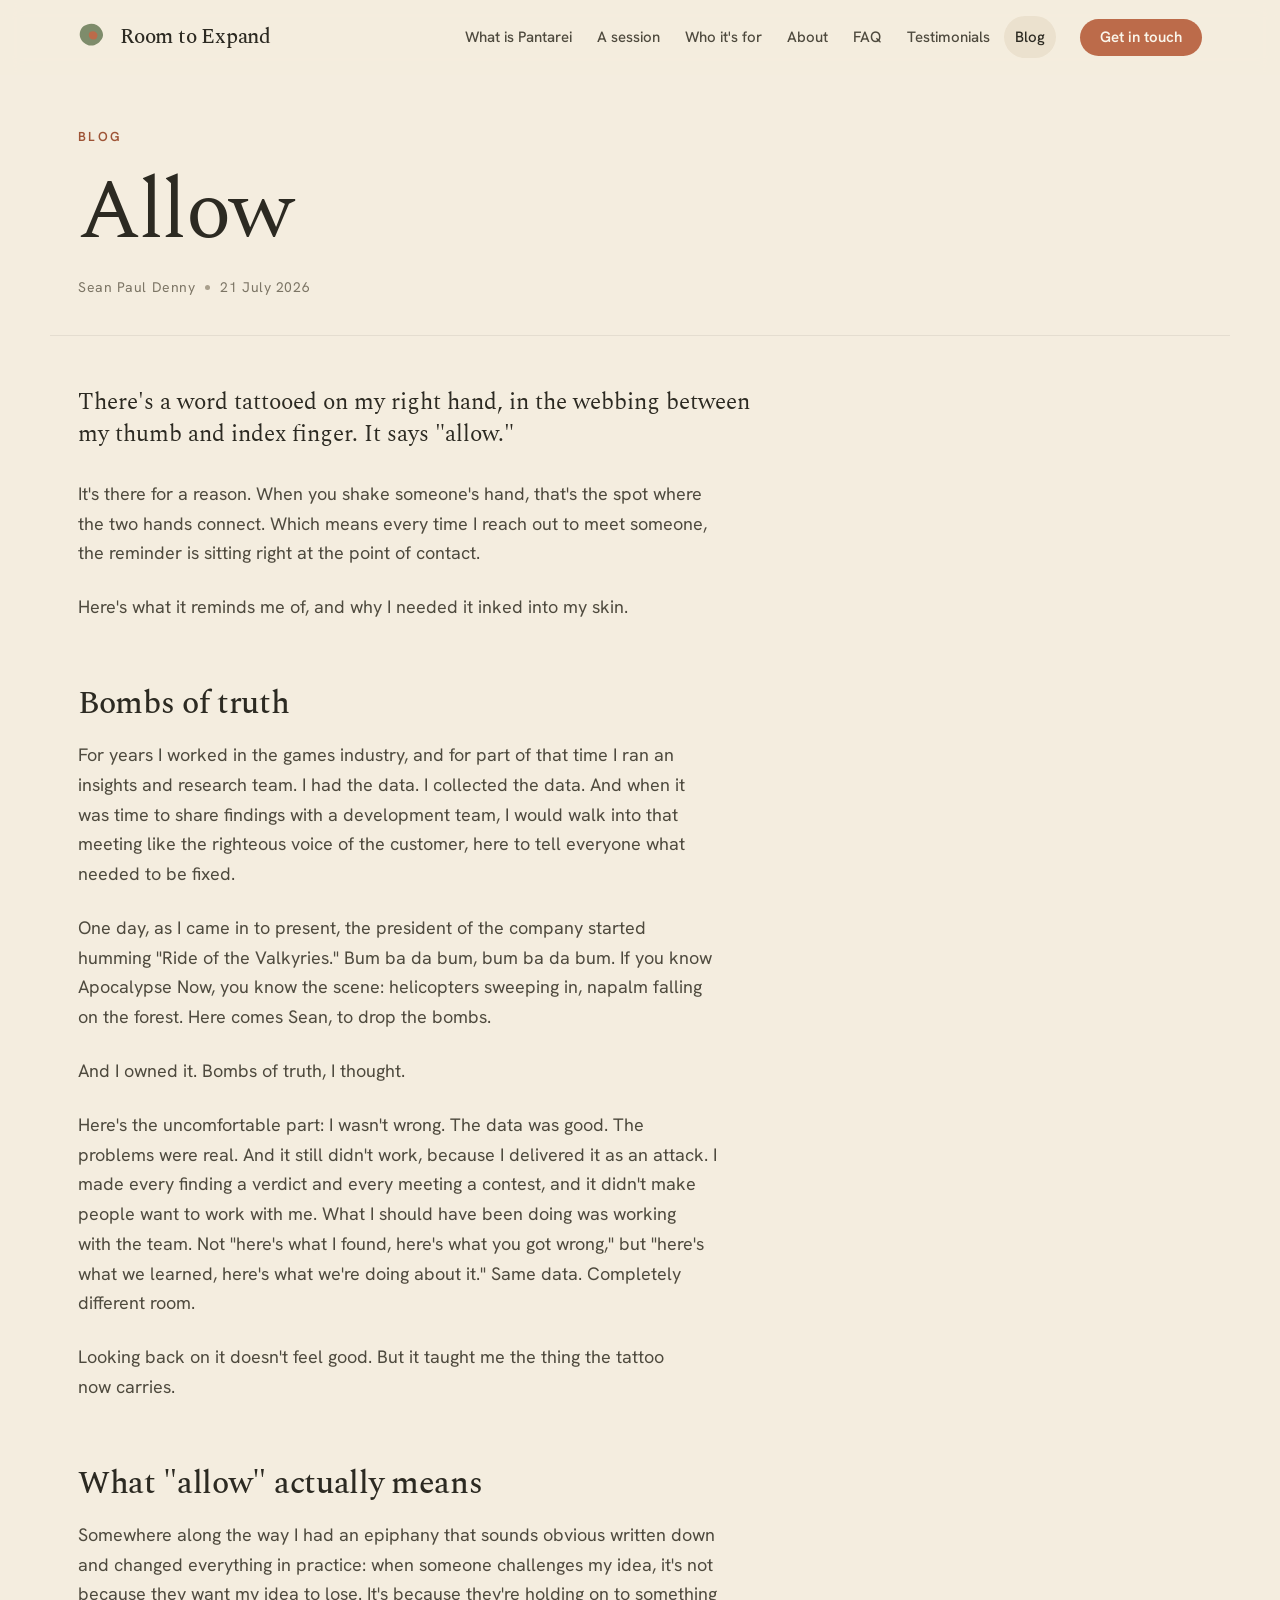
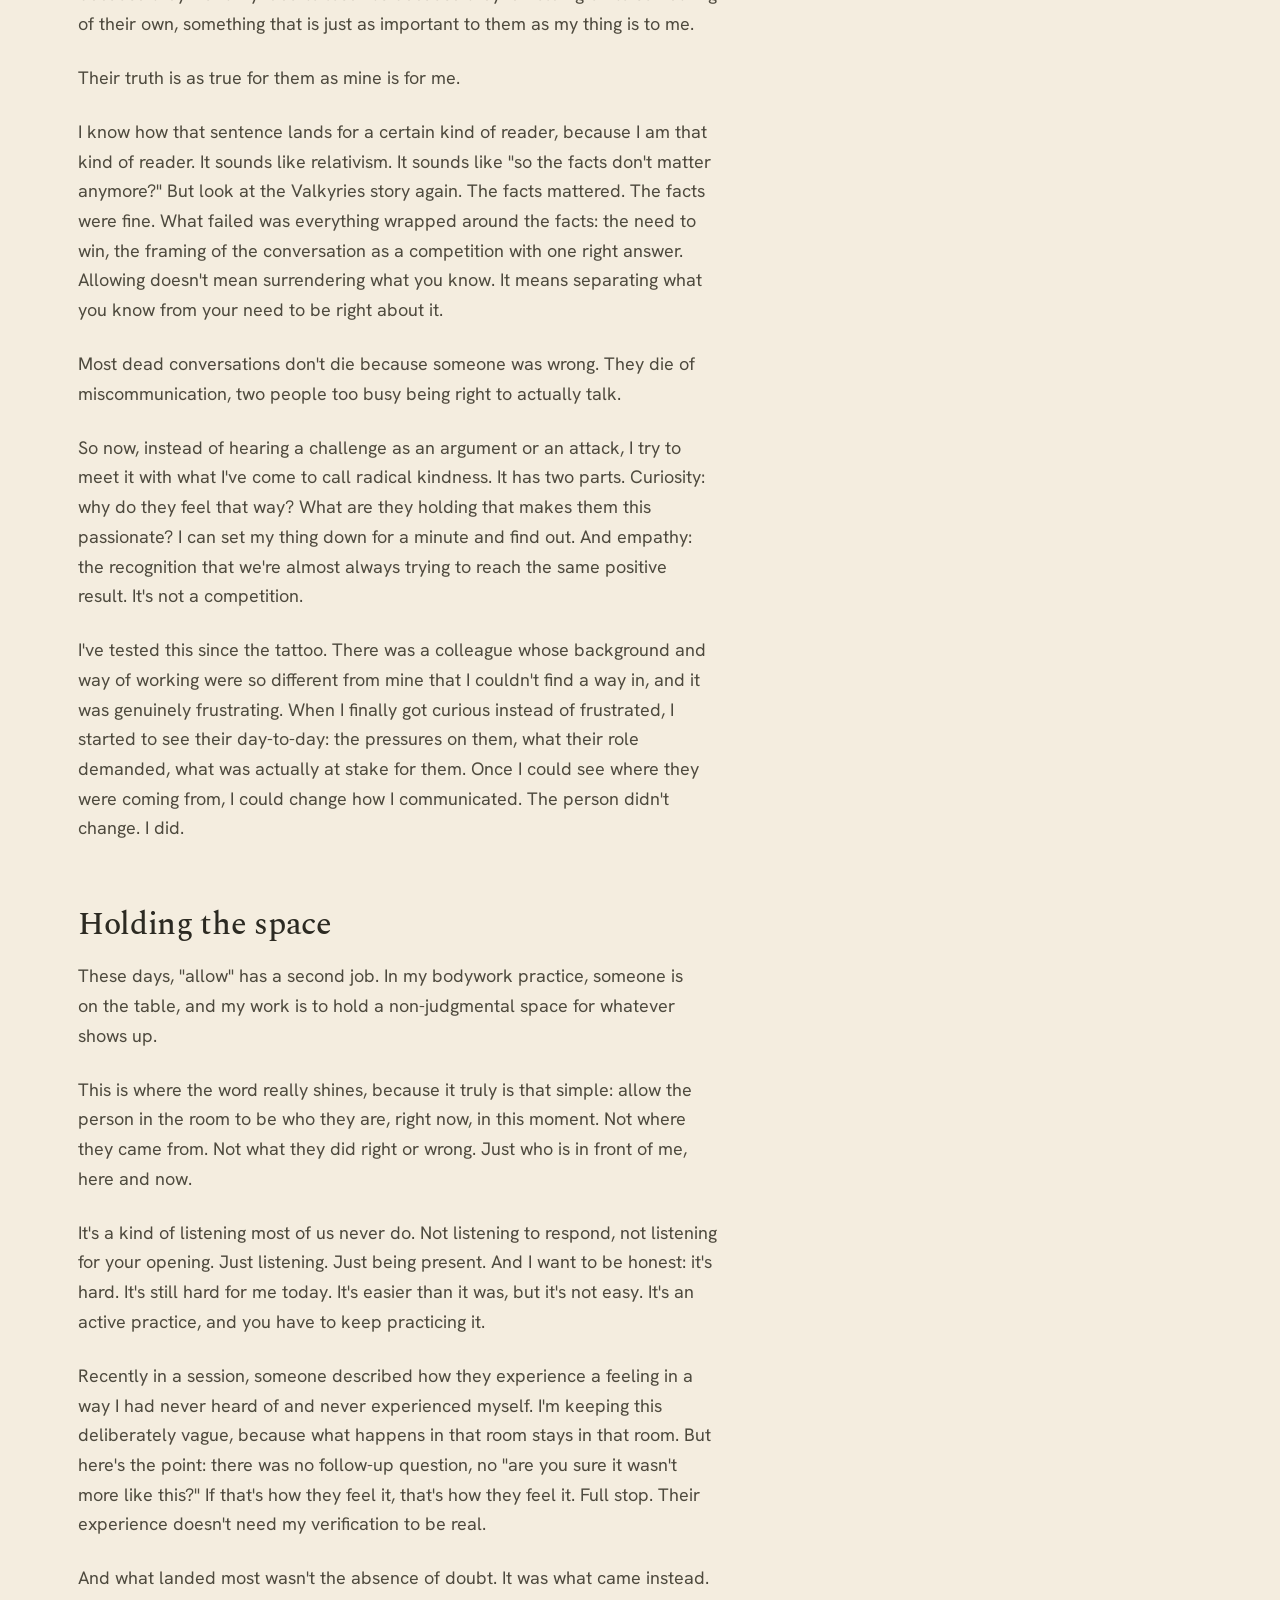
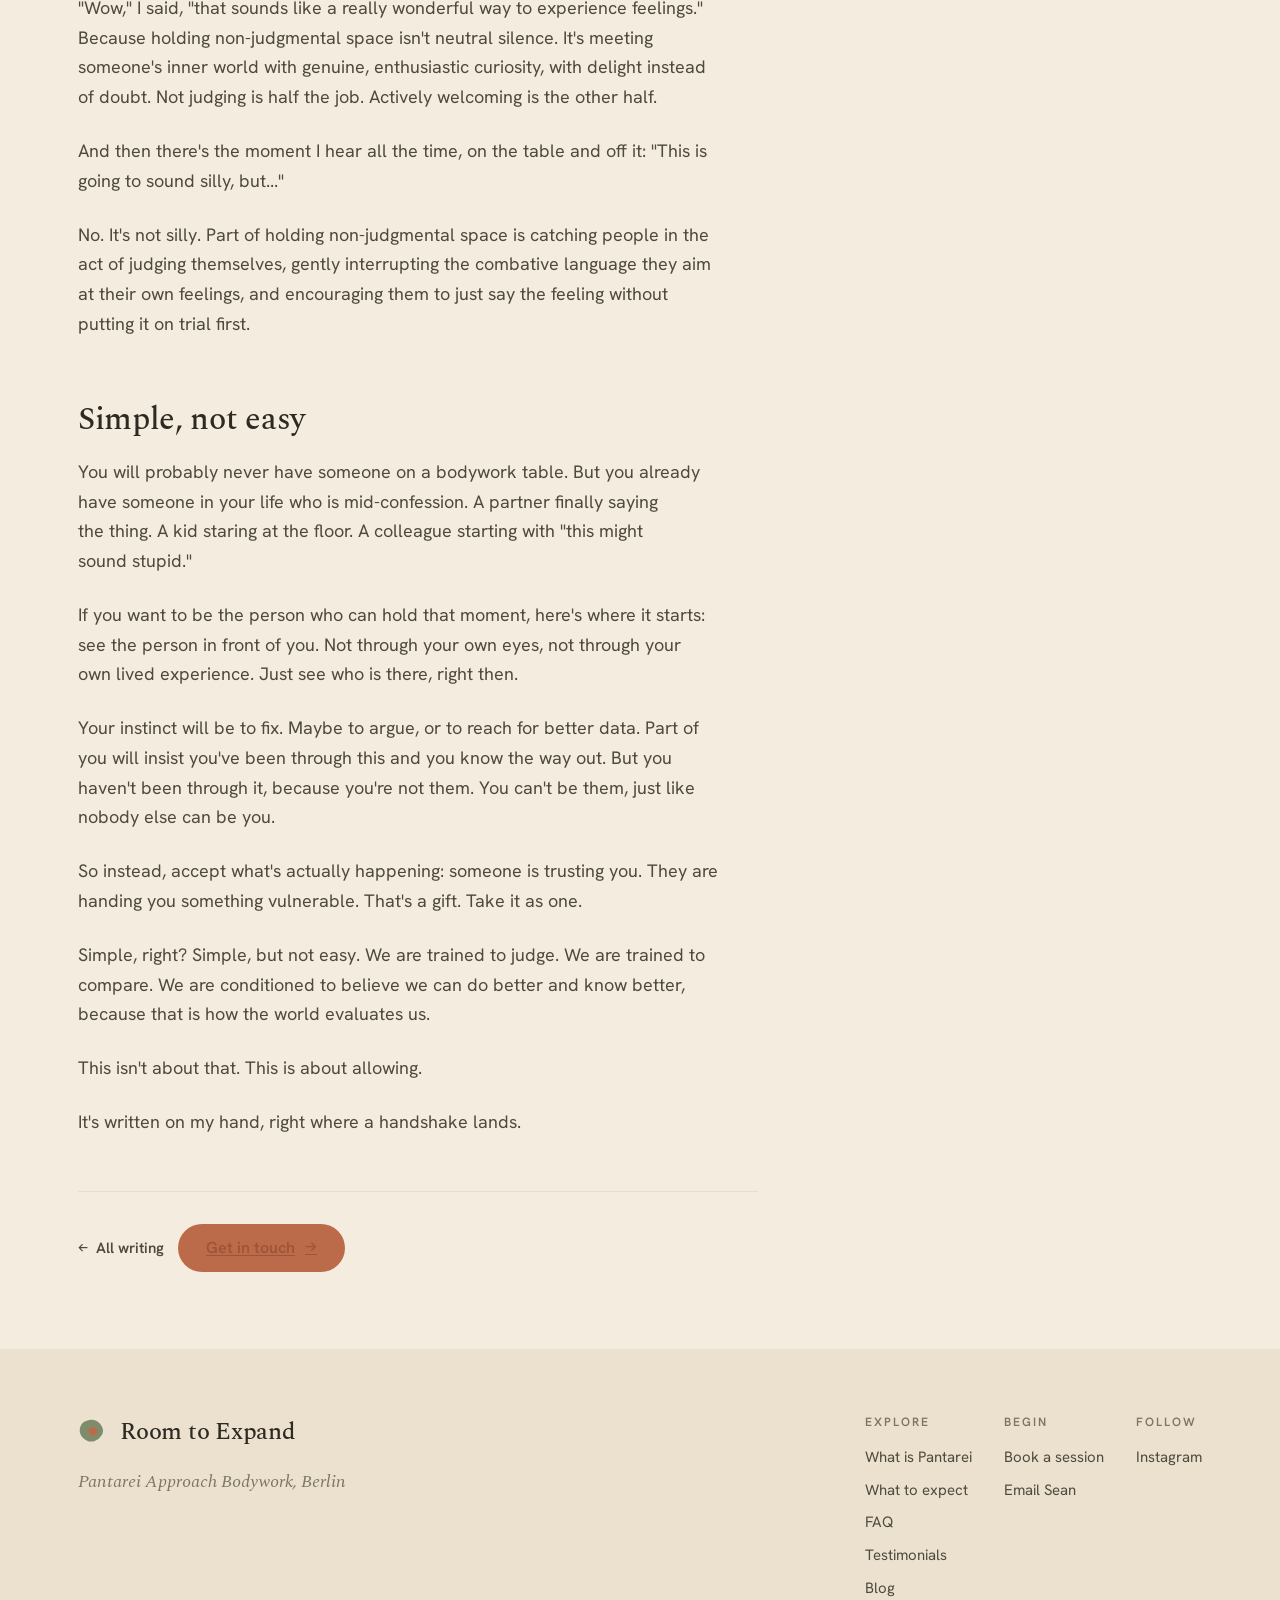
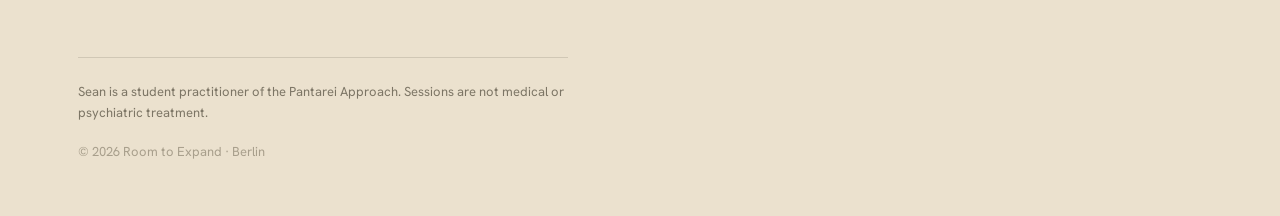
==== allow.html @ af25ab19 "Add blog post: Allow New post at /allow (published 2026-07-21), listed on the blog index, added to s" ====
<!doctype html>
<html lang="en">
<head>
<meta charset="utf-8">
<meta name="viewport" content="width=device-width, initial-scale=1">
<title>Allow: Holding Non-Judgmental Space | Room to Expand</title>
<meta name="description" content="A word tattooed on my hand, the games industry, and learning to hold non-judgmental space for whoever is in front of you. Room to Expand, Berlin.">
<meta property="og:title" content="Allow: Holding Non-Judgmental Space">
<meta property="og:description" content="A word tattooed on my hand, the games industry, and learning to hold non-judgmental space for whoever is in front of you. Room to Expand, Berlin.">
<meta property="og:type" content="article">
<link rel="preconnect" href="https://fonts.googleapis.com">
<link rel="preconnect" href="https://fonts.gstatic.com" crossorigin>
<link href="https://fonts.googleapis.com/css2?family=Spectral:ital,wght@0,300;0,400;0,500;0,600;1,300;1,400&family=Hanken+Grotesk:wght@400;500;600;700&display=swap" rel="stylesheet">

<script type="application/ld+json">
{
  "@context": "https://schema.org",
  "@graph": [
    {
      "@type": "LocalBusiness",
      "@id": "https://roomtoexpand.me/#business",
      "name": "Room to Expand",
      "alternateName": "Room to Expand Berlin",
      "description": "Room to Expand is Sean Paul Denny's Pantarei somatic bodywork practice in Berlin. Sessions combine conversation and touch, offered in plain language for the curious, not the convinced.",
      "url": "https://roomtoexpand.me",
      "founder": { "@id": "https://roomtoexpand.me/#sean" },
      "employee": { "@id": "https://roomtoexpand.me/#sean" },
      "knowsAbout": ["Pantarei Approach", "somatic bodywork", "embodiment"],
      "address": {
        "@type": "PostalAddress",
        "postalCode": "12047",
        "addressLocality": "Berlin",
        "addressCountry": "DE"
      },
      "areaServed": { "@type": "City", "name": "Berlin" },
      "email": "seanpauldenny@gmail.com",
      "sameAs": [
        "https://www.instagram.com/roomtoexpand"
      ]
    },
    {
      "@type": "Person",
      "@id": "https://roomtoexpand.me/#sean",
      "name": "Sean Paul Denny",
      "jobTitle": "Pantarei somatic bodywork student practitioner",
      "description": "Sean Paul Denny is a student practitioner of the Pantarei Approach based in Berlin, and the founder of Room to Expand. He spent twenty years in the games industry before training in somatic bodywork.",
      "worksFor": { "@id": "https://roomtoexpand.me/#business" },
      "homeLocation": { "@type": "City", "name": "Berlin" },
      "knowsLanguage": ["en"],
      "alumniOf": {
        "@type": "EducationalOrganization",
        "name": "Pantarei Approach School",
        "address": { "@type": "PostalAddress", "addressLocality": "Berlin", "addressCountry": "DE" }
      },
      "sameAs": [
        "https://www.instagram.com/roomtoexpand"
      ]
    },
    {
      "@type": "BlogPosting",
      "@id": "https://roomtoexpand.me/allow#post",
      "headline": "Allow",
      "description": "A word tattooed on my hand, the games industry, and learning to hold non-judgmental space for whoever is in front of you.",
      "datePublished": "2026-07-21",
      "inLanguage": "en",
      "author": { "@id": "https://roomtoexpand.me/#sean" },
      "publisher": { "@id": "https://roomtoexpand.me/#business" },
      "mainEntityOfPage": "https://roomtoexpand.me/allow"
    }
  ]
}
</script>

<style>
:root{
  --paper:        #F4EDDF;
  --paper-lift:   #FAF5EA;
  --paper-deep:   #EBE1CE;
  --sage:         #7E8C6B;
  --sage-deep:    #56644A;
  --sage-soft:    #AEBA9B;
  --sage-wash:    #DDE3CF;
  --clay:         #BC6B4A;
  --clay-deep:    #9E5436;
  --clay-soft:    #E3B79E;
  --ink:          #2C2A22;
  --ink-soft:     #4E4A3E;
  --ink-mute:     #7C7565;
  --ink-faint:    #A89F8C;
  --line:         rgba(44,42,34,0.14);
  --line-soft:    rgba(44,42,34,0.08);
  --font-display: 'Spectral', Georgia, 'Times New Roman', serif;
  --font-body:    'Hanken Grotesk', system-ui, -apple-system, sans-serif;
  --measure: 64ch;
  --shell: 1180px;
  --ease: cubic-bezier(0.2,0.7,0.2,1);
}

*{box-sizing:border-box;}
html{scroll-behavior:smooth;}
body{
  margin:0;
  background:var(--paper);
  color:var(--ink);
  font-family:var(--font-body);
  font-size:18px;
  line-height:1.65;
  -webkit-font-smoothing:antialiased;
  text-rendering:optimizeLegibility;
  overflow-x:hidden;
}
a{color:inherit;}
img,svg{display:block;max-width:100%;}

.display{
  font-family:var(--font-display);
  font-weight:400;
  line-height:1.0;
  letter-spacing:-0.015em;
  margin:0;
  text-wrap:balance;
}
h1.display{font-size:clamp(44px,7vw,84px);}
.eyebrow{
  font-family:var(--font-body);
  font-weight:600;
  font-size:13px;
  letter-spacing:0.18em;
  text-transform:uppercase;
  color:var(--clay-deep);
  margin:0 0 22px;
}
p{max-width:var(--measure);text-wrap:pretty;}

.shell{max-width:var(--shell);margin:0 auto;padding:0 28px;}
section{position:relative;}
.band{padding:clamp(48px,6vw,88px) 0;}
.rule{height:1px;background:var(--line-soft);max-width:var(--shell);margin:0 auto;}

.btn{
  display:inline-flex;align-items:center;gap:10px;
  font-family:var(--font-body);font-weight:600;font-size:16px;
  padding:15px 28px;border-radius:999px;border:none;cursor:pointer;
  text-decoration:none;line-height:1;white-space:nowrap;
  transition:background .25s var(--ease), color .25s var(--ease), transform .15s var(--ease);
}
.btn-clay{background:var(--clay);color:var(--paper-lift);}
.btn-clay:hover{background:var(--clay-deep);}
.btn-ghost{background:transparent;color:var(--ink);box-shadow:inset 0 0 0 1.5px var(--line);}
.btn-ghost:hover{box-shadow:inset 0 0 0 1.5px var(--ink);}
.btn .arrow{font-family:var(--font-display);font-size:18px;transform:translateY(-1px);}

/* header */
.hdr{
  position:sticky;top:0;z-index:50;
  background:color-mix(in srgb, var(--paper) 82%, transparent);
  backdrop-filter:saturate(1.2) blur(10px);
  border-bottom:1px solid transparent;
  transition:border-color .3s var(--ease), background .3s var(--ease);
}
.hdr.scrolled{border-bottom-color:var(--line-soft);}
.hdr-in{display:flex;align-items:center;gap:24px;height:74px;}
.brand{display:flex;align-items:center;gap:12px;text-decoration:none;flex:none;}
.brand .mark{width:30px;height:30px;flex:none;}
.brand .name{font-family:var(--font-display);font-weight:500;font-size:21px;letter-spacing:-0.01em;color:var(--ink);white-space:nowrap;}
.nav{display:flex;gap:3px;margin-left:auto;}
.nav a{
  font-size:15px;font-weight:500;color:var(--ink-soft);text-decoration:none;white-space:nowrap;
  padding:9px 11px;border-radius:999px;transition:color .2s var(--ease), background .2s var(--ease);
}
.nav a:hover{color:var(--ink);background:var(--paper-deep);}
.nav a.active{color:var(--ink);background:var(--paper-deep);}
.nav .nav-cta{display:none;}
.hdr .btn{padding:11px 20px;font-size:15px;}

/* hamburger toggle — hidden on desktop */
.nav-toggle{
  display:none;margin-left:12px;flex:none;
  width:44px;height:44px;padding:0;border:none;cursor:pointer;
  background:transparent;align-items:center;justify-content:center;
}
.nav-toggle .bars{position:relative;width:22px;height:14px;}
.nav-toggle .bars span{
  position:absolute;left:0;width:100%;height:2px;border-radius:2px;background:var(--ink);
  transition:transform .3s var(--ease), opacity .2s var(--ease), top .3s var(--ease);
}
.nav-toggle .bars span:nth-child(1){top:0;}
.nav-toggle .bars span:nth-child(2){top:6px;}
.nav-toggle .bars span:nth-child(3){top:12px;}
.nav-toggle[aria-expanded="true"] .bars span:nth-child(1){top:6px;transform:rotate(45deg);}
.nav-toggle[aria-expanded="true"] .bars span:nth-child(2){opacity:0;}
.nav-toggle[aria-expanded="true"] .bars span:nth-child(3){top:6px;transform:rotate(-45deg);}

@media(max-width:1080px){
  .hdr-in{gap:12px;}
  .hdr-cta{display:none;}
  .nav-toggle{display:inline-flex;}
  .nav{
    position:absolute;top:100%;left:0;right:0;
    flex-direction:column;gap:4px;margin-left:0;
    background:var(--paper-lift);
    border-bottom:1px solid var(--line-soft);
    box-shadow:0 22px 44px rgba(44,42,34,0.13);
    padding:12px;
    max-height:0;overflow:hidden;
    opacity:0;visibility:hidden;
    transition:max-height .32s var(--ease), opacity .24s var(--ease), visibility .24s var(--ease);
  }
  .nav.open{max-height:85vh;opacity:1;visibility:visible;overflow:auto;}
  .nav a{font-size:17px;padding:14px 16px;border-radius:12px;}
  .nav .nav-cta{
    display:inline-flex;justify-content:center;margin-top:6px;
    color:var(--paper-lift);font-size:16px;
  }
  .nav .nav-cta:hover{background:var(--clay-deep);color:var(--paper-lift);}
}

/* post hero */
.post-hero{padding:clamp(32px,4vw,56px) 0 clamp(24px,3vw,36px);}
.post-hero h1{max-width:16ch;}
.post-meta{
  margin-top:22px;font-size:14px;letter-spacing:0.04em;
  color:var(--ink-mute);display:flex;align-items:center;gap:10px;flex-wrap:wrap;
}
.post-meta .dot{width:5px;height:5px;border-radius:50%;background:var(--ink-faint);}

/* article content */
.content{max-width:68ch;}
.content .intro{font-size:clamp(20px,2.1vw,23px);color:var(--ink);font-family:var(--font-display);line-height:1.4;margin:0 0 1.2em;}
.content p{margin:0 0 1.35em;color:var(--ink-soft);}
.content h2{
  font-family:var(--font-display);font-weight:500;
  font-size:clamp(24px,3vw,32px);line-height:1.15;color:var(--ink);
  margin:2em 0 .55em;letter-spacing:-0.01em;
}
.content strong{color:var(--ink);font-weight:600;}
.content em{font-style:italic;}
.content a{color:var(--clay-deep);text-decoration:underline;text-underline-offset:2px;}
.content a:hover{color:var(--clay);}

/* post footer cta */
.post-end{
  margin-top:3em;padding-top:1.8em;border-top:1px solid var(--line-soft);
  display:flex;gap:14px;flex-wrap:wrap;align-items:center;
}
.post-end .back{
  font-weight:600;font-size:15px;color:var(--ink-soft);text-decoration:none;
  display:inline-flex;align-items:center;gap:8px;
}
.post-end .back:hover{color:var(--clay-deep);}
.post-end .back .arrow{font-family:var(--font-display);}

/* footer */
.foot{background:var(--paper-deep);color:var(--ink-soft);padding:64px 0 40px;}
.foot-top{display:flex;justify-content:space-between;gap:40px;flex-wrap:wrap;align-items:flex-start;}
.foot .brand .name{font-size:24px;}
.foot .tagline{margin-top:14px;font-family:var(--font-display);font-style:italic;font-size:18px;color:var(--ink-mute);}
.foot-links{display:flex;gap:32px;flex-wrap:wrap;}
.foot-col h4{font-family:var(--font-body);font-weight:600;font-size:12px;letter-spacing:0.16em;text-transform:uppercase;color:var(--ink-mute);margin:0 0 12px;}
.foot-col a{display:block;color:var(--ink-soft);text-decoration:none;font-size:15px;margin-bottom:8px;transition:color .2s var(--ease);}
.foot-col a:hover{color:var(--clay-deep);}
.foot-legal{margin-top:48px;padding-top:24px;border-top:1px solid var(--line);font-size:13px;line-height:1.6;color:var(--ink-mute);max-width:70ch;}
.foot-fine{margin-top:18px;font-size:13px;color:var(--ink-faint);}

@media(prefers-reduced-motion:no-preference){
  .reveal.in{animation:rte-fadeup .7s var(--ease) both;}
  @keyframes rte-fadeup{from{opacity:0;transform:translateY(22px);}to{opacity:1;transform:none;}}
}
</style>
</head>
<body>

<!-- ===================== HEADER ===================== -->
<header class="hdr" id="hdr">
  <div class="shell hdr-in">
    <a class="brand" href="index.html" aria-label="Room to Expand home">
      <svg class="mark" viewBox="0 0 100 100" aria-hidden="true">
        <path fill="#7E8C6B" d="M77.4,58.1c-6.3,12-21,21.5-35.6,20.5C27.1,77.6,12.5,66,7.7,52.3C2.9,38.6,7.9,22.7,19.4,13.7C30.9,4.8,48.8,2.8,62.1,9.7C75.4,16.6,84.1,32.4,83.4,44.5C82.7,56.6,72.5,65,77.4,58.1Z"/>
        <g transform="translate(50 50) rotate(35) scale(0.4) translate(-50 -50)">
          <path fill="#BC6B4A" d="M73.7,53.8c-6,12.6-20.5,20.9-35.1,19.1C24,71.1,9.4,59,6.3,45.5C3.2,31.8,11.5,16.7,24.7,9.6C37.9,2.4,56,3.2,66.8,11.3C77.6,19.4,81,34.8,79.6,45.5C78.1,56.2,71.6,62.3,73.7,53.8Z"/>
        </g>
      </svg>
      <span class="name">Room to Expand</span>
    </a>
    <nav class="nav" id="nav">
      <a href="what-is-pantarei.html">What is Pantarei</a>
      <a href="sessions.html">A session</a>
      <a href="index.html#who">Who it's for</a>
      <a href="index.html#about">About</a>
      <a href="faq.html">FAQ</a>
      <a href="testimonials.html">Testimonials</a>
      <a href="blog.html" class="active">Blog</a>
      <a class="btn btn-clay nav-cta" href="index.html#book">Get in touch</a>
    </nav>
    <a class="btn btn-clay hdr-cta" href="index.html#book">Get in touch</a>
    <button class="nav-toggle" id="navToggle" aria-label="Open menu" aria-expanded="false" aria-controls="nav">
      <span class="bars" aria-hidden="true"><span></span><span></span><span></span></span>
    </button>
  </div>
</header>

<!-- ===================== POST HERO ===================== -->
<section class="post-hero">
  <div class="shell">
    <p class="eyebrow"><a href="blog.html" style="color:inherit;text-decoration:none;">Blog</a></p>
    <h1 class="display">Allow</h1>
    <div class="post-meta">
      <span>Sean Paul Denny</span>
      <span class="dot"></span>
      <span>21 July 2026</span>
    </div>
  </div>
</section>

<div class="rule"></div>

<!-- ===================== ARTICLE ===================== -->
<section class="band" style="padding-top:clamp(32px,4vw,52px);">
  <div class="shell">
    <article class="content">
      <p class="intro">There's a word tattooed on my right hand, in the webbing between my thumb and index finger. It says "allow."</p>

      <p>It's there for a reason. When you shake someone's hand, that's the spot where the two hands connect. Which means every time I reach out to meet someone, the reminder is sitting right at the point of contact.</p>

      <p>Here's what it reminds me of, and why I needed it inked into my skin.</p>

      <h2>Bombs of truth</h2>
      <p>For years I worked in the games industry, and for part of that time I ran an insights and research team. I had the data. I collected the data. And when it was time to share findings with a development team, I would walk into that meeting like the righteous voice of the customer, here to tell everyone what needed to be fixed.</p>
      <p>One day, as I came in to present, the president of the company started humming "Ride of the Valkyries." Bum ba da bum, bum ba da bum. If you know Apocalypse Now, you know the scene: helicopters sweeping in, napalm falling on the forest. Here comes Sean, to drop the bombs.</p>
      <p>And I owned it. Bombs of truth, I thought.</p>
      <p>Here's the uncomfortable part: I wasn't wrong. The data was good. The problems were real. And it still didn't work, because I delivered it as an attack. I made every finding a verdict and every meeting a contest, and it didn't make people want to work with me. What I should have been doing was working with the team. Not "here's what I found, here's what you got wrong," but "here's what we learned, here's what we're doing about it." Same data. Completely different room.</p>
      <p>Looking back on it doesn't feel good. But it taught me the thing the tattoo now carries.</p>

      <h2>What "allow" actually means</h2>
      <p>Somewhere along the way I had an epiphany that sounds obvious written down and changed everything in practice: when someone challenges my idea, it's not because they want my idea to lose. It's because they're holding on to something of their own, something that is just as important to them as my thing is to me.</p>
      <p>Their truth is as true for them as mine is for me.</p>
      <p>I know how that sentence lands for a certain kind of reader, because I am that kind of reader. It sounds like relativism. It sounds like "so the facts don't matter anymore?" But look at the Valkyries story again. The facts mattered. The facts were fine. What failed was everything wrapped around the facts: the need to win, the framing of the conversation as a competition with one right answer. Allowing doesn't mean surrendering what you know. It means separating what you know from your need to be right about it.</p>
      <p>Most dead conversations don't die because someone was wrong. They die of miscommunication, two people too busy being right to actually talk.</p>
      <p>So now, instead of hearing a challenge as an argument or an attack, I try to meet it with what I've come to call radical kindness. It has two parts. Curiosity: why do they feel that way? What are they holding that makes them this passionate? I can set my thing down for a minute and find out. And empathy: the recognition that we're almost always trying to reach the same positive result. It's not a competition.</p>
      <p>I've tested this since the tattoo. There was a colleague whose background and way of working were so different from mine that I couldn't find a way in, and it was genuinely frustrating. When I finally got curious instead of frustrated, I started to see their day-to-day: the pressures on them, what their role demanded, what was actually at stake for them. Once I could see where they were coming from, I could change how I communicated. The person didn't change. I did.</p>

      <h2>Holding the space</h2>
      <p>These days, "allow" has a second job. In my bodywork practice, someone is on the table, and my work is to hold a non-judgmental space for whatever shows up.</p>
      <p>This is where the word really shines, because it truly is that simple: allow the person in the room to be who they are, right now, in this moment. Not where they came from. Not what they did right or wrong. Just who is in front of me, here and now.</p>
      <p>It's a kind of listening most of us never do. Not listening to respond, not listening for your opening. Just listening. Just being present. And I want to be honest: it's hard. It's still hard for me today. It's easier than it was, but it's not easy. It's an active practice, and you have to keep practicing it.</p>
      <p>Recently in a session, someone described how they experience a feeling in a way I had never heard of and never experienced myself. I'm keeping this deliberately vague, because what happens in that room stays in that room. But here's the point: there was no follow-up question, no "are you sure it wasn't more like this?" If that's how they feel it, that's how they feel it. Full stop. Their experience doesn't need my verification to be real.</p>
      <p>And what landed most wasn't the absence of doubt. It was what came instead. "Wow," I said, "that sounds like a really wonderful way to experience feelings." Because holding non-judgmental space isn't neutral silence. It's meeting someone's inner world with genuine, enthusiastic curiosity, with delight instead of doubt. Not judging is half the job. Actively welcoming is the other half.</p>
      <p>And then there's the moment I hear all the time, on the table and off it: "This is going to sound silly, but..."</p>
      <p>No. It's not silly. Part of holding non-judgmental space is catching people in the act of judging themselves, gently interrupting the combative language they aim at their own feelings, and encouraging them to just say the feeling without putting it on trial first.</p>

      <h2>Simple, not easy</h2>
      <p>You will probably never have someone on a bodywork table. But you already have someone in your life who is mid-confession. A partner finally saying the thing. A kid staring at the floor. A colleague starting with "this might sound stupid."</p>
      <p>If you want to be the person who can hold that moment, here's where it starts: see the person in front of you. Not through your own eyes, not through your own lived experience. Just see who is there, right then.</p>
      <p>Your instinct will be to fix. Maybe to argue, or to reach for better data. Part of you will insist you've been through this and you know the way out. But you haven't been through it, because you're not them. You can't be them, just like nobody else can be you.</p>
      <p>So instead, accept what's actually happening: someone is trusting you. They are handing you something vulnerable. That's a gift. Take it as one.</p>
      <p>Simple, right? Simple, but not easy. We are trained to judge. We are trained to compare. We are conditioned to believe we can do better and know better, because that is how the world evaluates us.</p>
      <p>This isn't about that. This is about allowing.</p>
      <p>It's written on my hand, right where a handshake lands.</p>

      <div class="post-end">
        <a class="back" href="blog.html"><span class="arrow">&larr;</span> All writing</a>
        <a class="btn btn-clay" href="index.html#book">Get in touch <span class="arrow">&rarr;</span></a>
      </div>
    </article>
  </div>
</section>

<!-- ===================== FOOTER ===================== -->
<footer class="foot">
  <div class="shell">
    <div class="foot-top">
      <div>
        <a class="brand" href="index.html">
          <svg class="mark" viewBox="0 0 100 100" aria-hidden="true" style="width:30px;height:30px;">
            <path fill="#7E8C6B" d="M77.4,58.1c-6.3,12-21,21.5-35.6,20.5C27.1,77.6,12.5,66,7.7,52.3C2.9,38.6,7.9,22.7,19.4,13.7C30.9,4.8,48.8,2.8,62.1,9.7C75.4,16.6,84.1,32.4,83.4,44.5C82.7,56.6,72.5,65,77.4,58.1Z"/>
            <g transform="translate(50 50) rotate(35) scale(0.4) translate(-50 -50)">
              <path fill="#BC6B4A" d="M73.7,53.8c-6,12.6-20.5,20.9-35.1,19.1C24,71.1,9.4,59,6.3,45.5C3.2,31.8,11.5,16.7,24.7,9.6C37.9,2.4,56,3.2,66.8,11.3C77.6,19.4,81,34.8,79.6,45.5C78.1,56.2,71.6,62.3,73.7,53.8Z"/>
            </g>
          </svg>
          <span class="name">Room to Expand</span>
        </a>
        <p class="tagline">Pantarei Approach Bodywork, Berlin</p>
      </div>
      <div class="foot-links">
        <div class="foot-col">
          <h4>Explore</h4>
          <a href="what-is-pantarei.html">What is Pantarei</a>
          <a href="sessions.html">What to expect</a>
          <a href="faq.html">FAQ</a>
          <a href="testimonials.html">Testimonials</a>
          <a href="blog.html">Blog</a>
        </div>
        <div class="foot-col">
          <h4>Begin</h4>
          <a href="index.html#book">Book a session</a>
          <a href="mailto:seanpauldenny@gmail.com">Email Sean</a>
        </div>
        <div class="foot-col">
          <h4>Follow</h4>
          <a href="https://www.instagram.com/roomtoexpand" target="_blank" rel="noopener">Instagram</a>
        </div>
      </div>
    </div>
    <p class="foot-legal">Sean is a student practitioner of the Pantarei Approach. Sessions are not medical or psychiatric treatment.</p>
    <p class="foot-fine">© 2026 Room to Expand · Berlin</p>
  </div>
</footer>

<script>
const hdr = document.getElementById('hdr');
const onScroll = () => hdr.classList.toggle('scrolled', window.scrollY > 12);
onScroll(); window.addEventListener('scroll', onScroll, {passive:true});

// mobile nav toggle
const navToggle = document.getElementById('navToggle');
const nav = document.getElementById('nav');
const setNav = (open) => {
  nav.classList.toggle('open', open);
  navToggle.setAttribute('aria-expanded', open ? 'true' : 'false');
  navToggle.setAttribute('aria-label', open ? 'Close menu' : 'Open menu');
};
navToggle.addEventListener('click', () => setNav(!nav.classList.contains('open')));
nav.querySelectorAll('a').forEach(a => a.addEventListener('click', () => setNav(false)));
document.addEventListener('keydown', (e) => { if (e.key === 'Escape') setNav(false); });
</script>
</body>
</html>
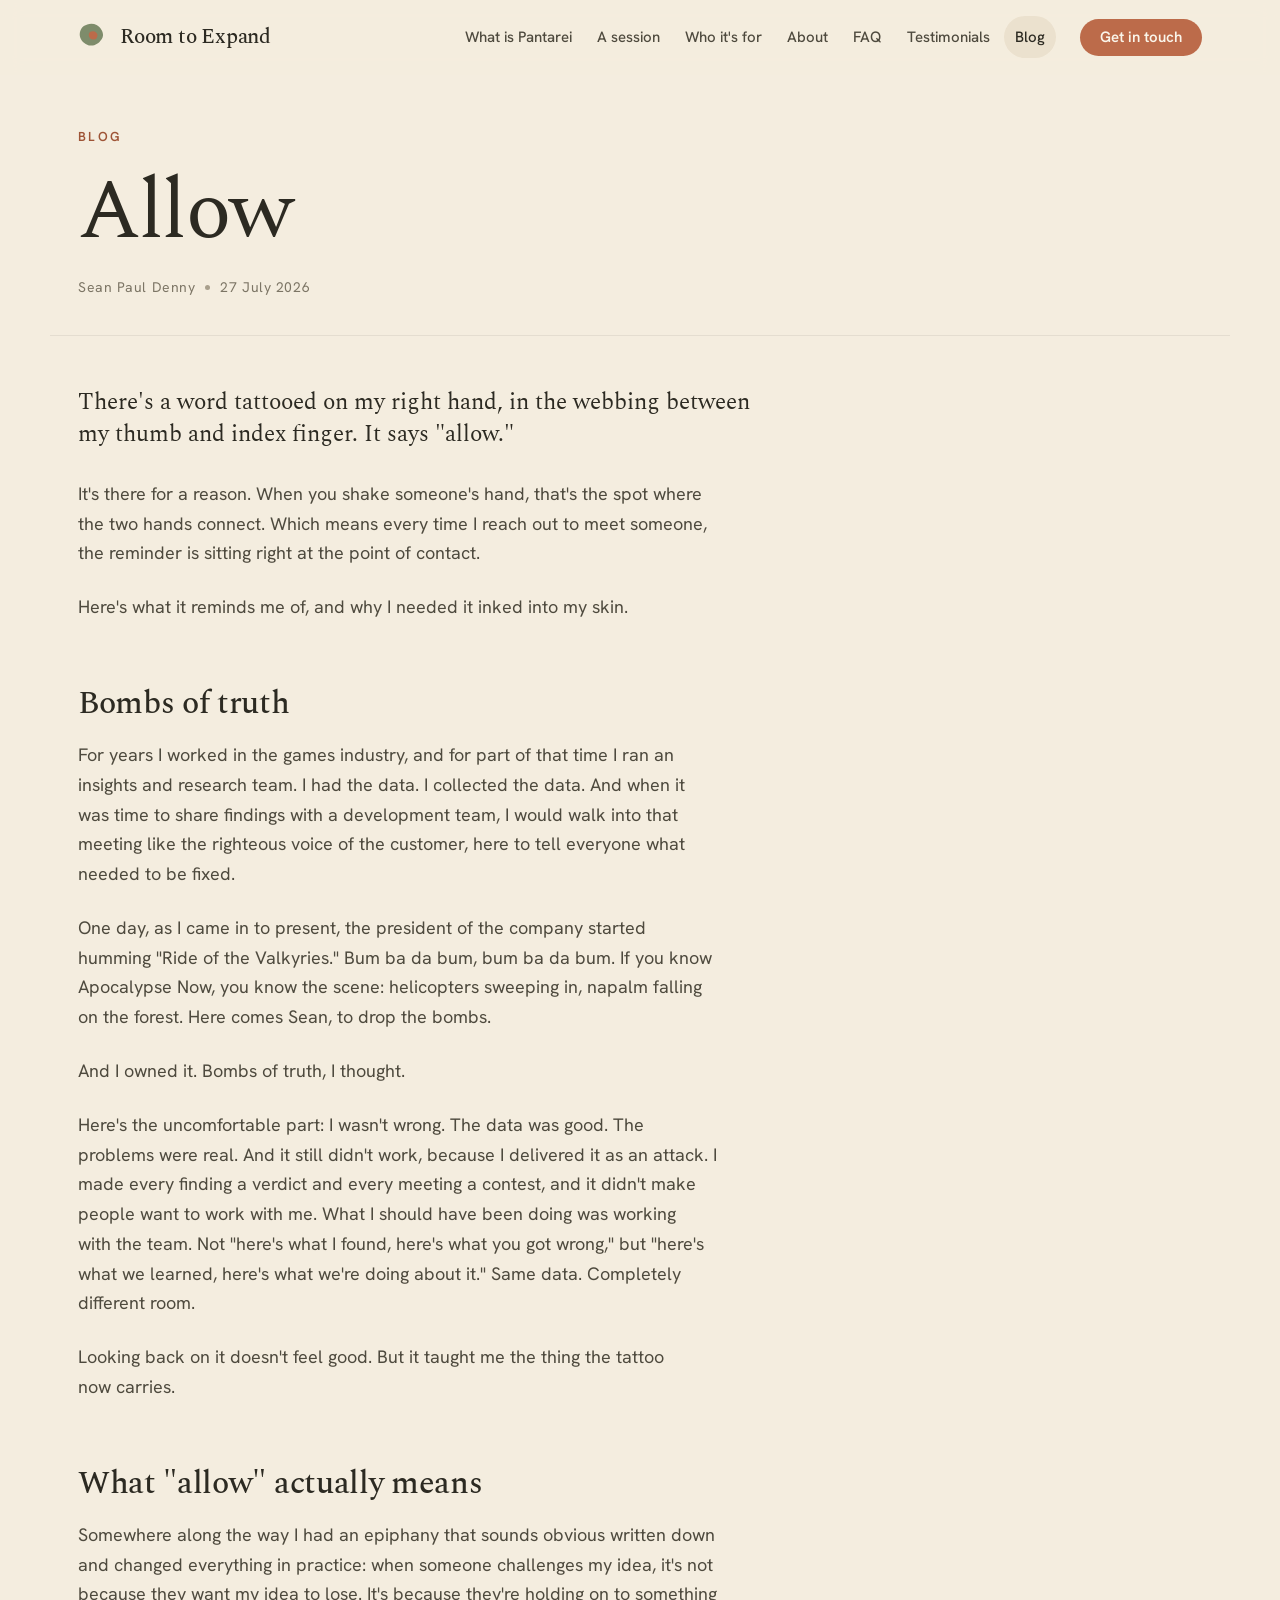
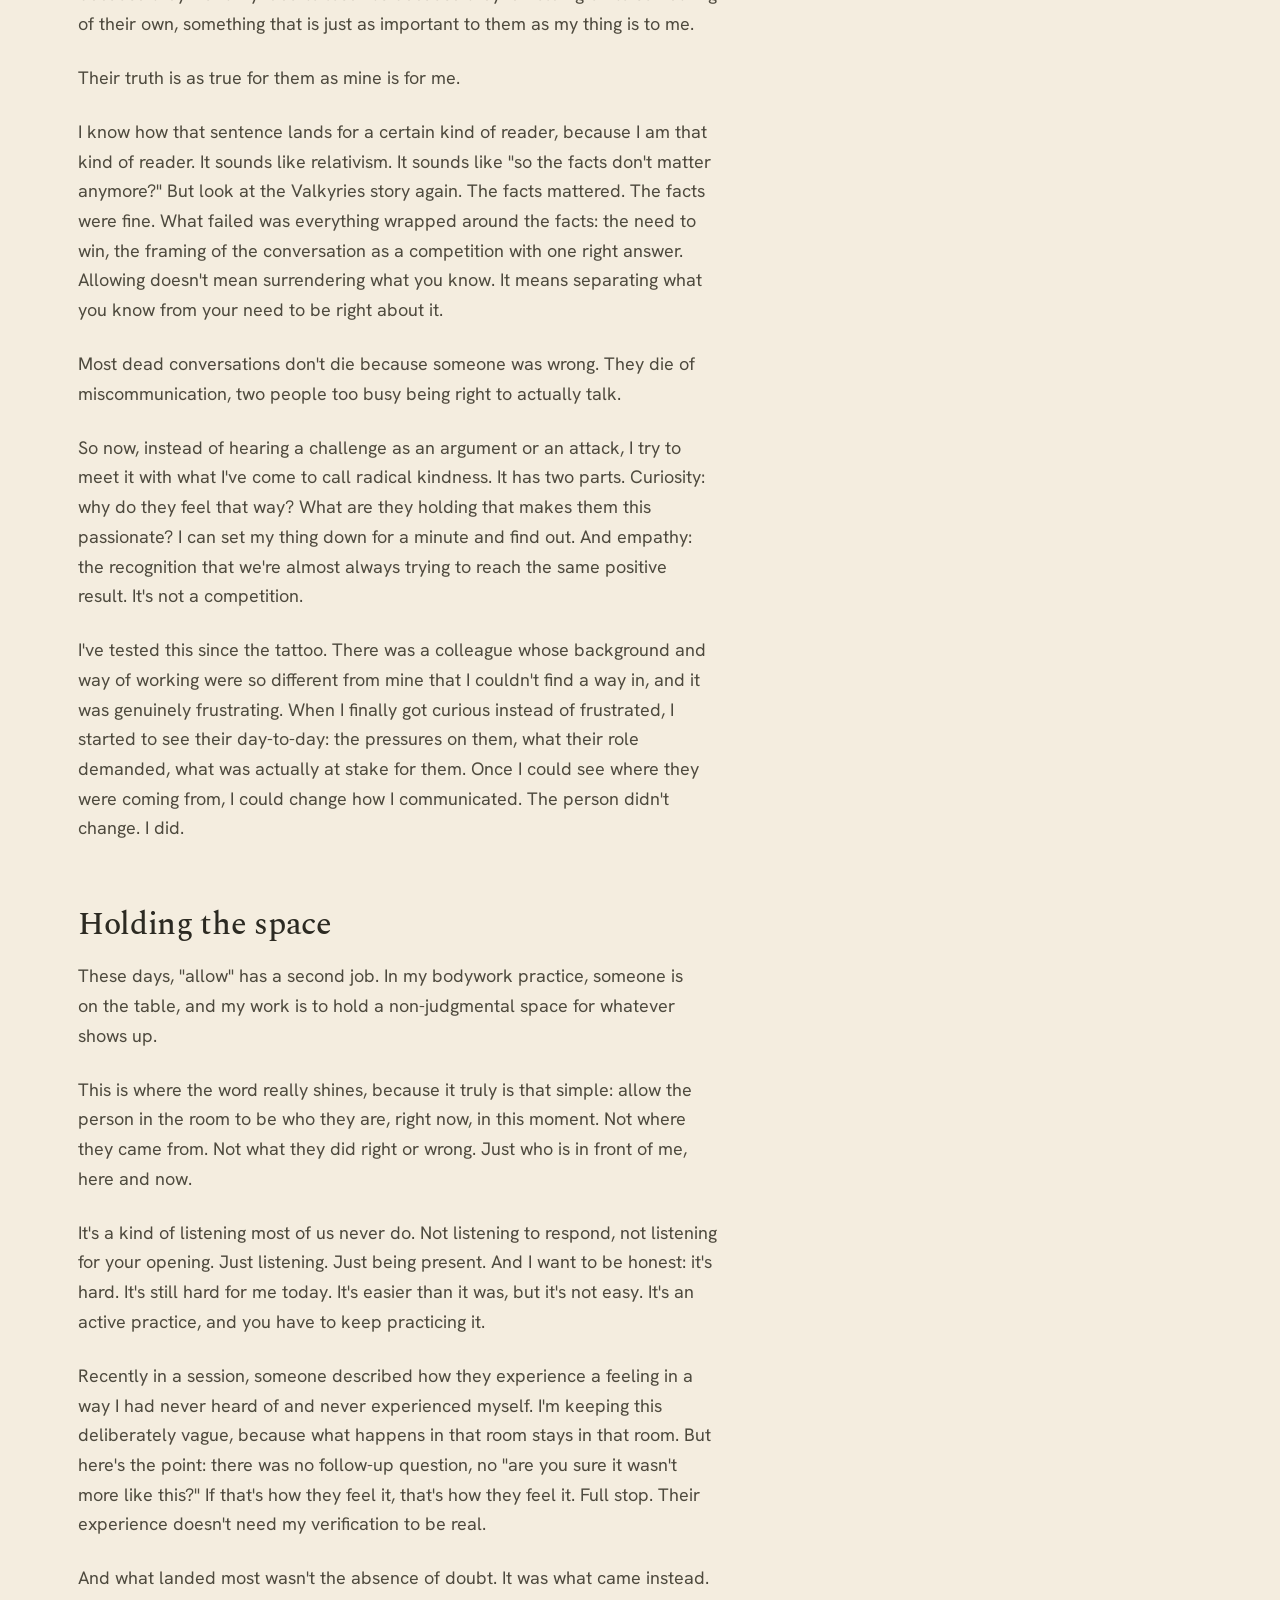
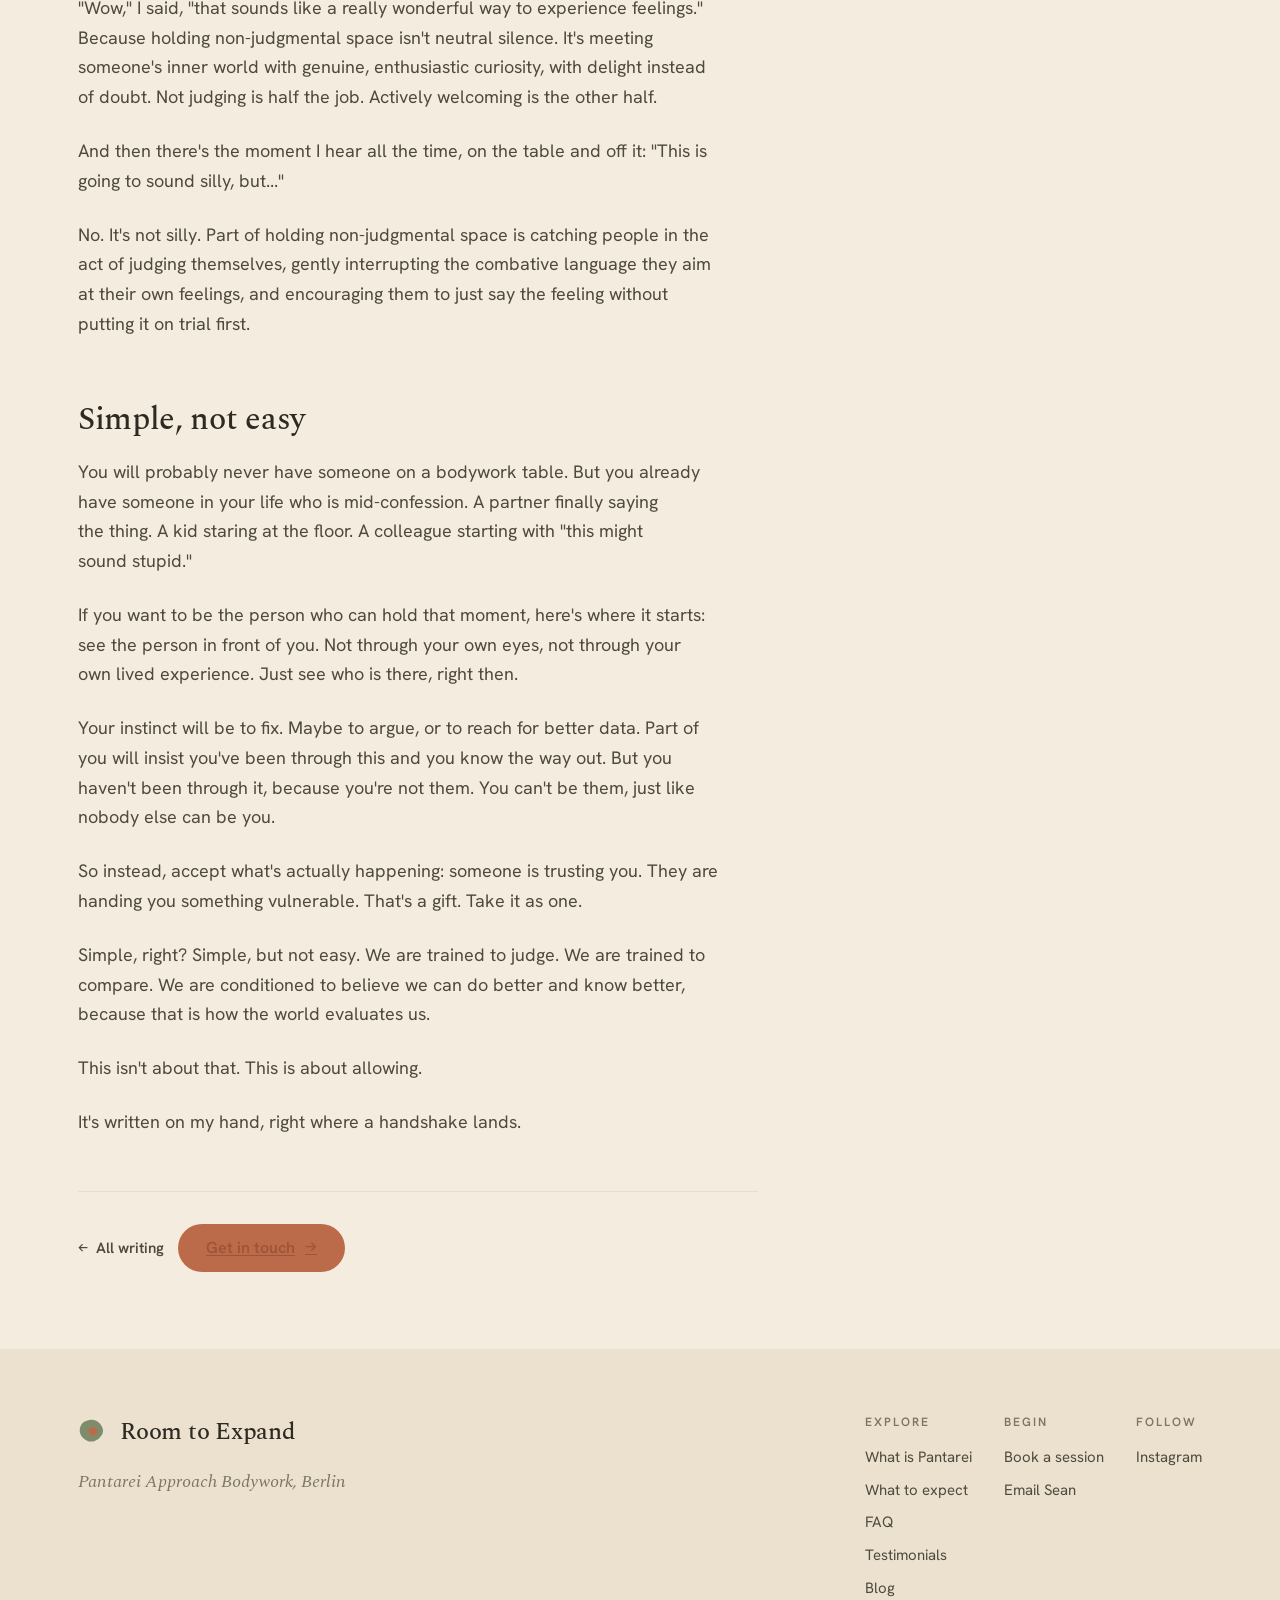
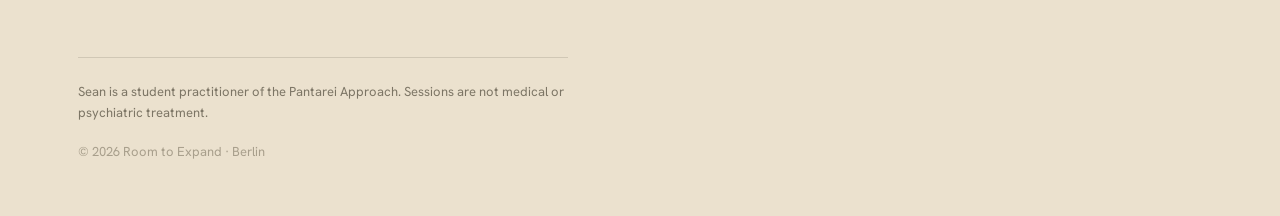
==== commit 735e665d: "Correct Allow post date to 2026-07-27 Update visible byline, blog card, JSON-LD datePublished, and s" ====
--- a/allow.html
+++ b/allow.html
@@ -61,7 +61,7 @@
       "@id": "https://roomtoexpand.me/allow#post",
       "headline": "Allow",
       "description": "A word tattooed on my hand, the games industry, and learning to hold non-judgmental space for whoever is in front of you.",
-      "datePublished": "2026-07-21",
+      "datePublished": "2026-07-27",
       "inLanguage": "en",
       "author": { "@id": "https://roomtoexpand.me/#sean" },
       "publisher": { "@id": "https://roomtoexpand.me/#business" },
@@ -307,7 +307,7 @@
     <div class="post-meta">
       <span>Sean Paul Denny</span>
       <span class="dot"></span>
-      <span>21 July 2026</span>
+      <span>27 July 2026</span>
     </div>
   </div>
 </section>
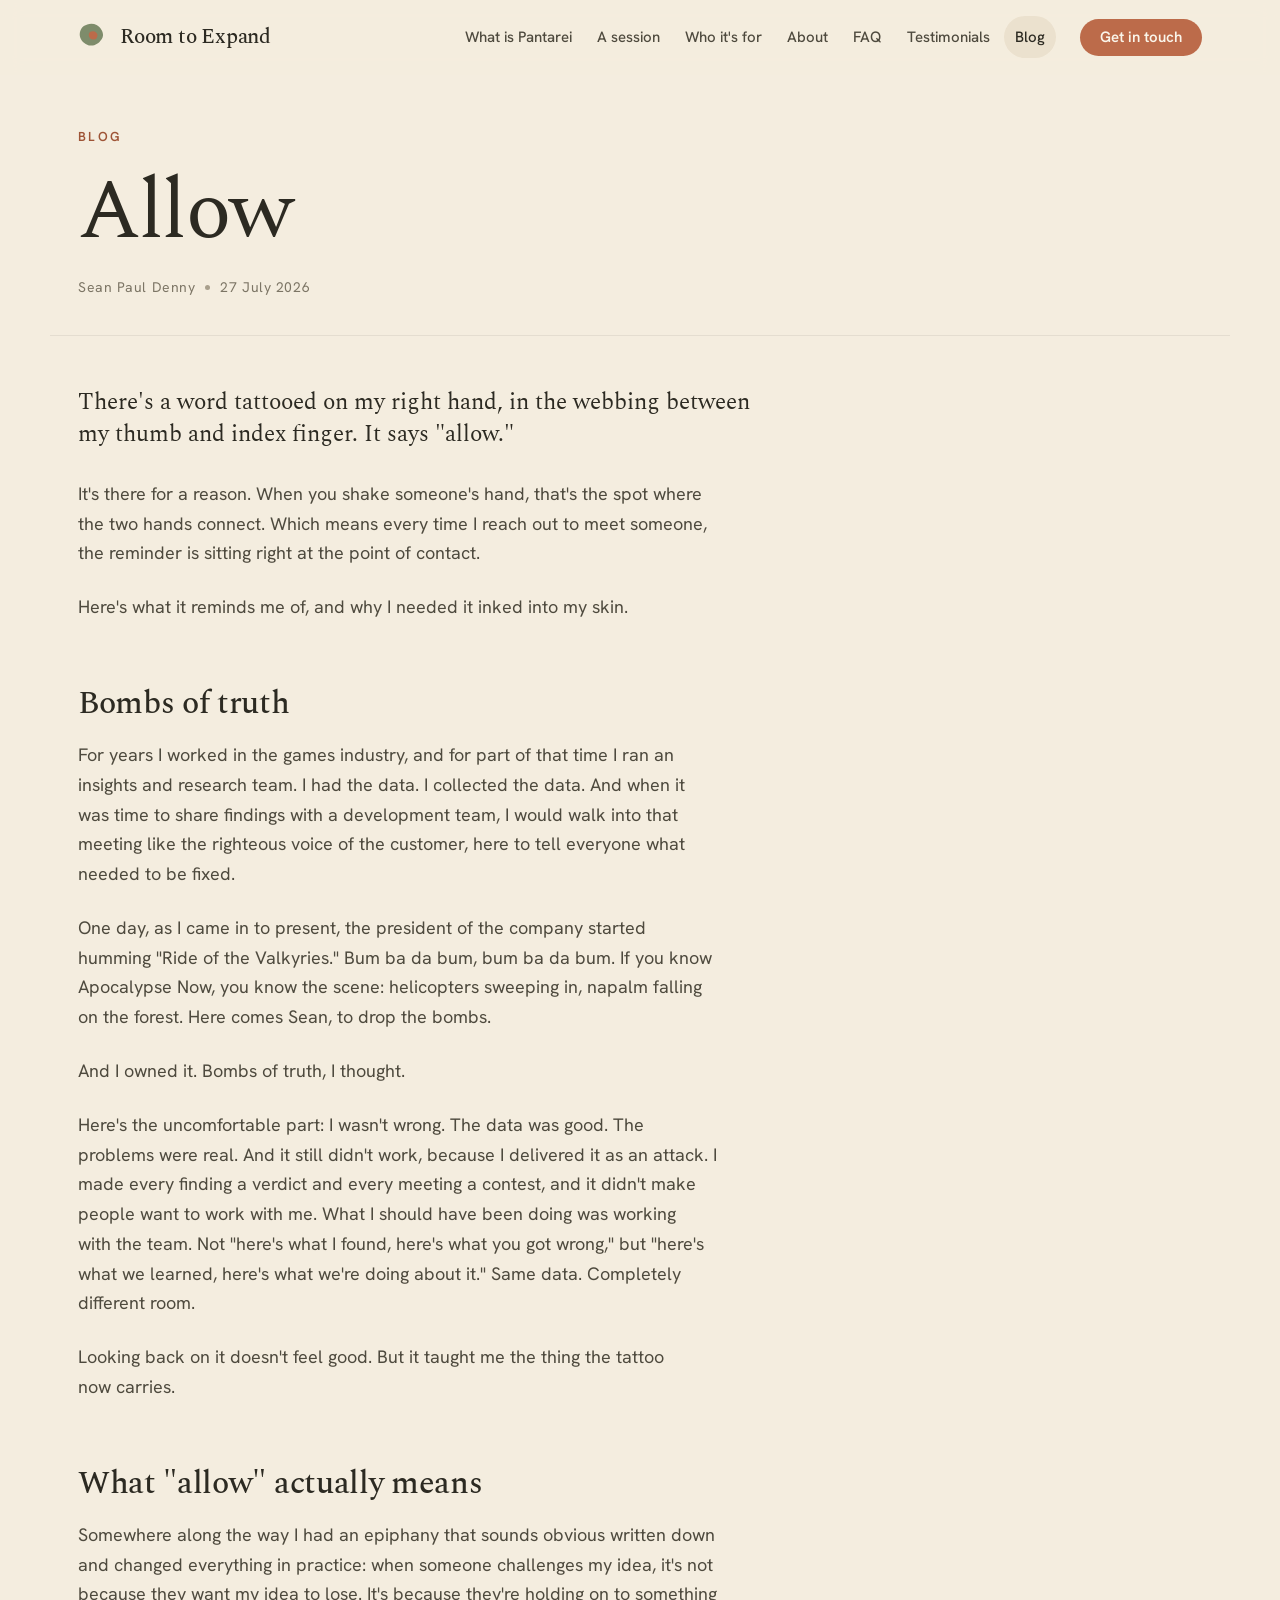
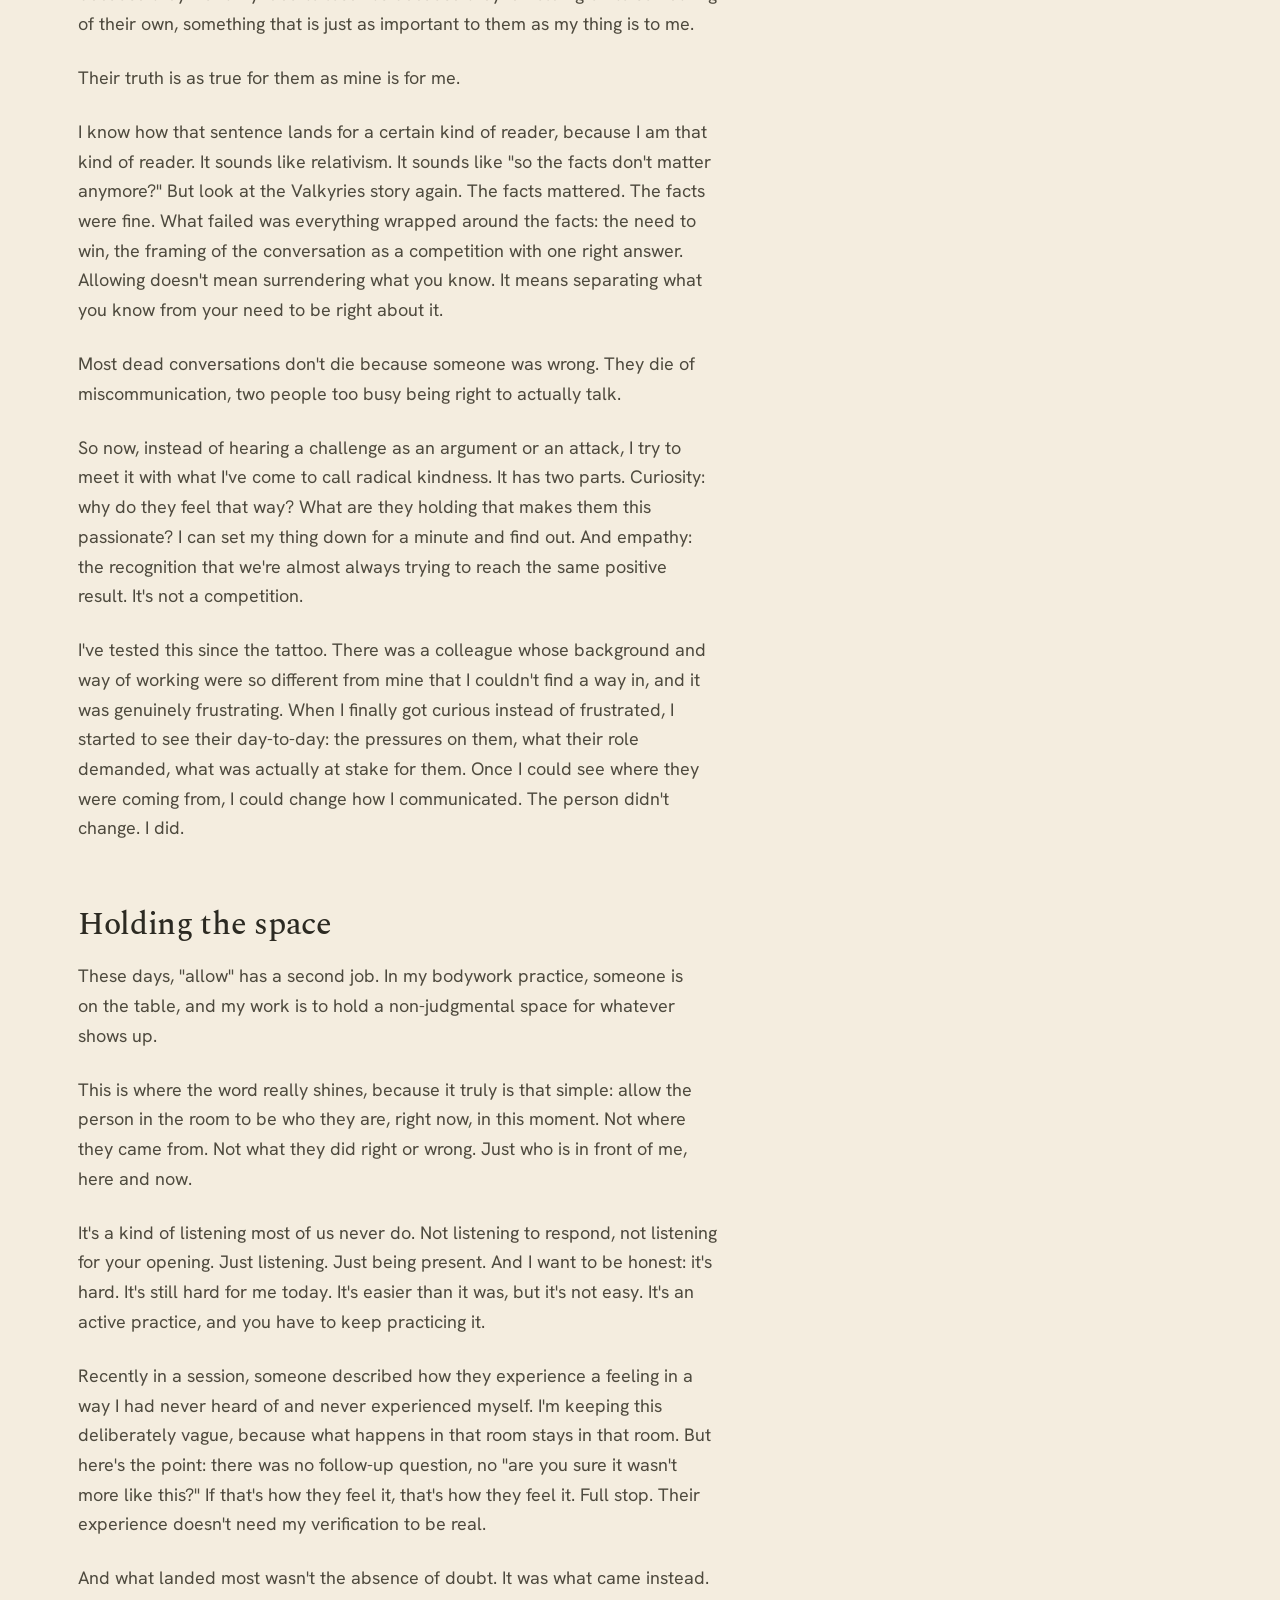
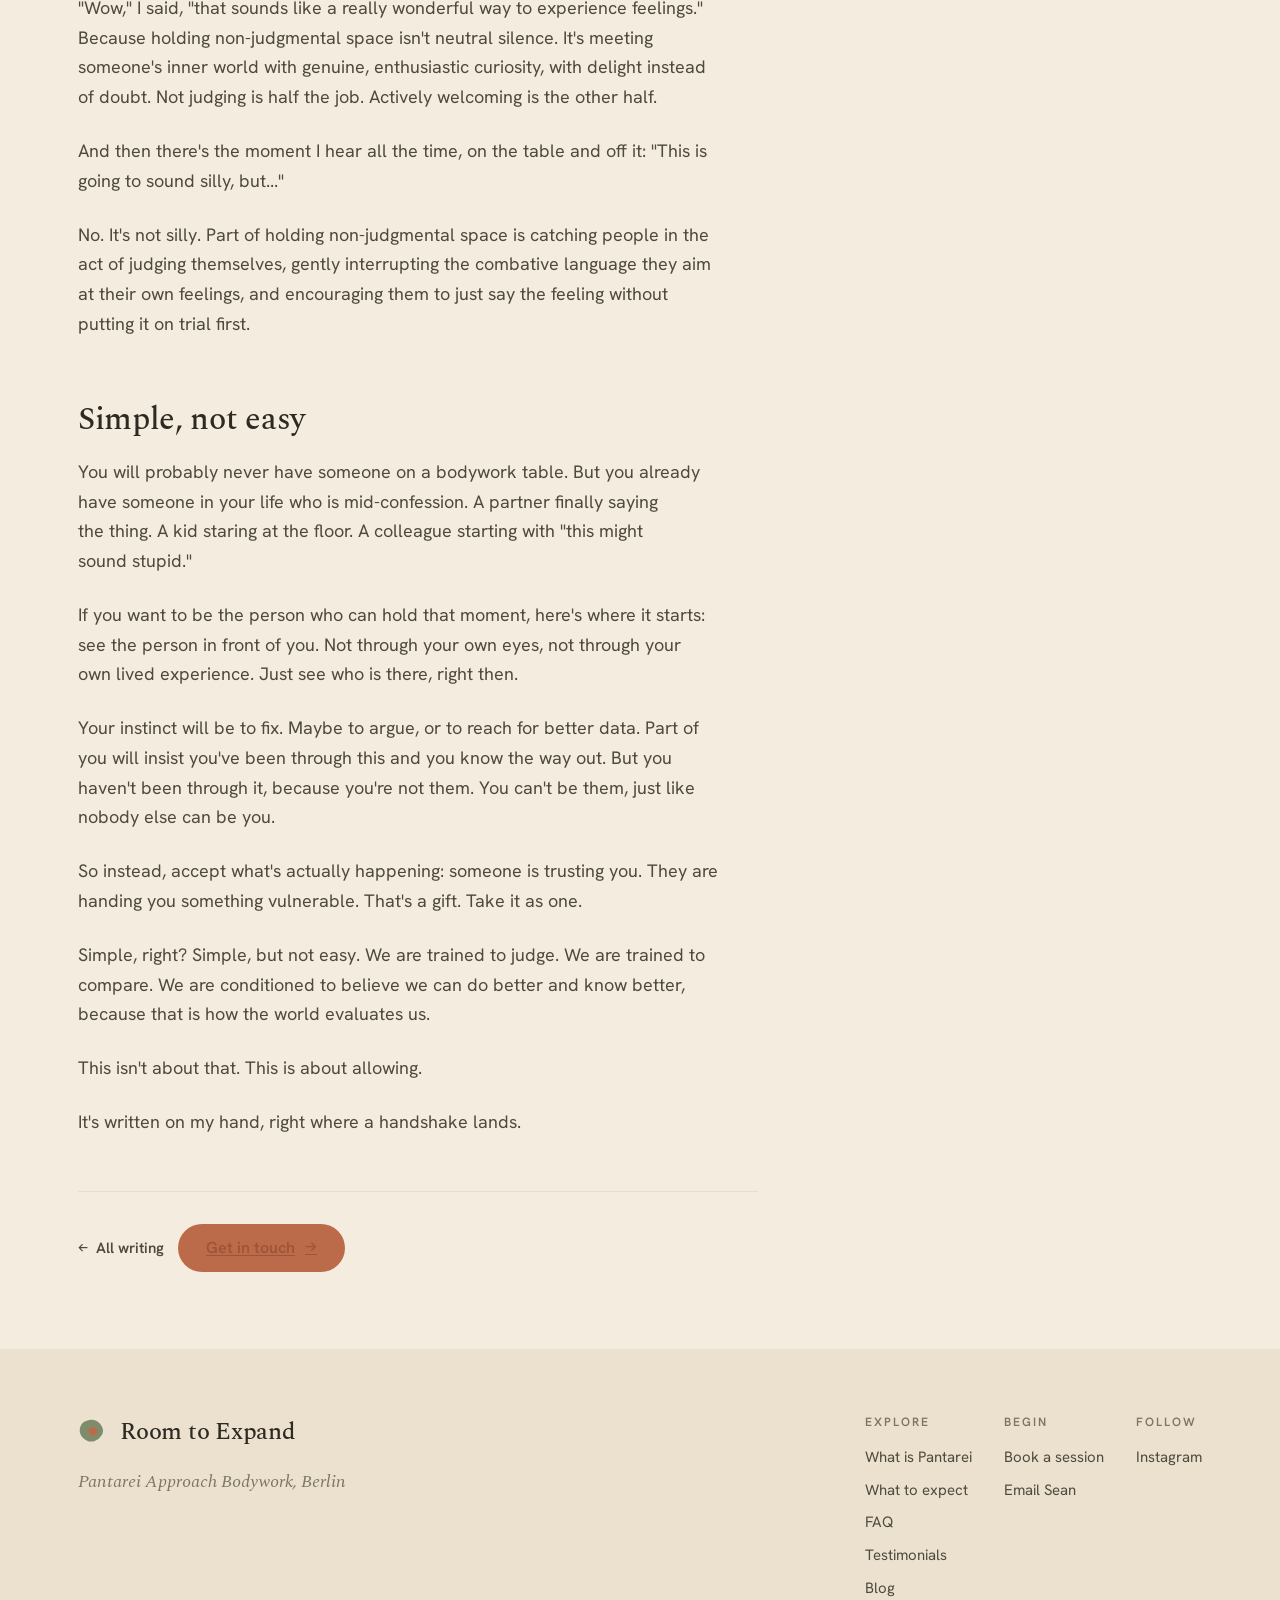
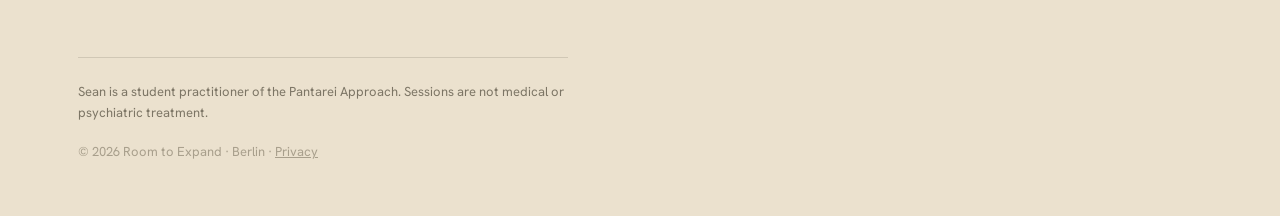
==== commit a8fcaa89: "Add newsletter signup (MailerLite) and Privacy Policy page - Blog page: GDPR-compliant newsletter si" ====
--- a/allow.html
+++ b/allow.html
@@ -402,7 +402,7 @@
       </div>
     </div>
     <p class="foot-legal">Sean is a student practitioner of the Pantarei Approach. Sessions are not medical or psychiatric treatment.</p>
-    <p class="foot-fine">© 2026 Room to Expand · Berlin</p>
+    <p class="foot-fine">© 2026 Room to Expand · Berlin · <a href="/privacy">Privacy</a></p>
   </div>
 </footer>
 
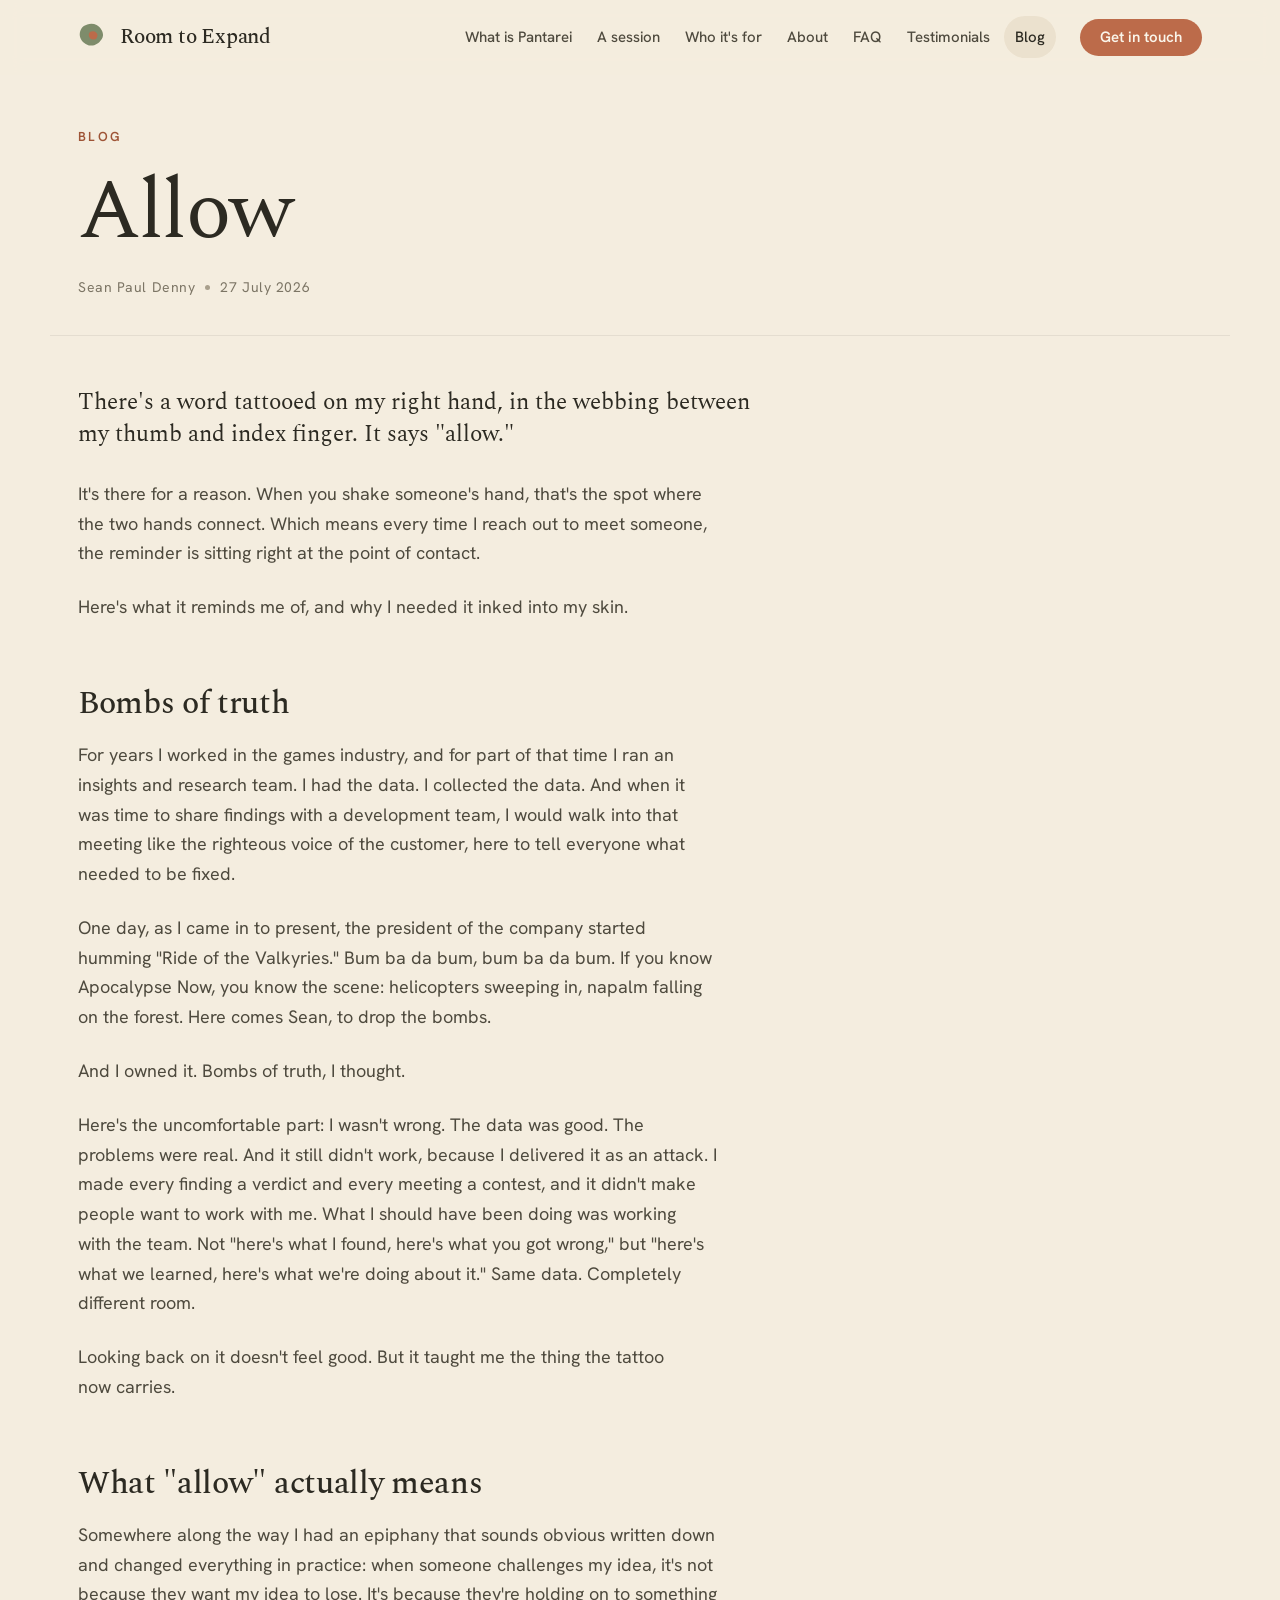
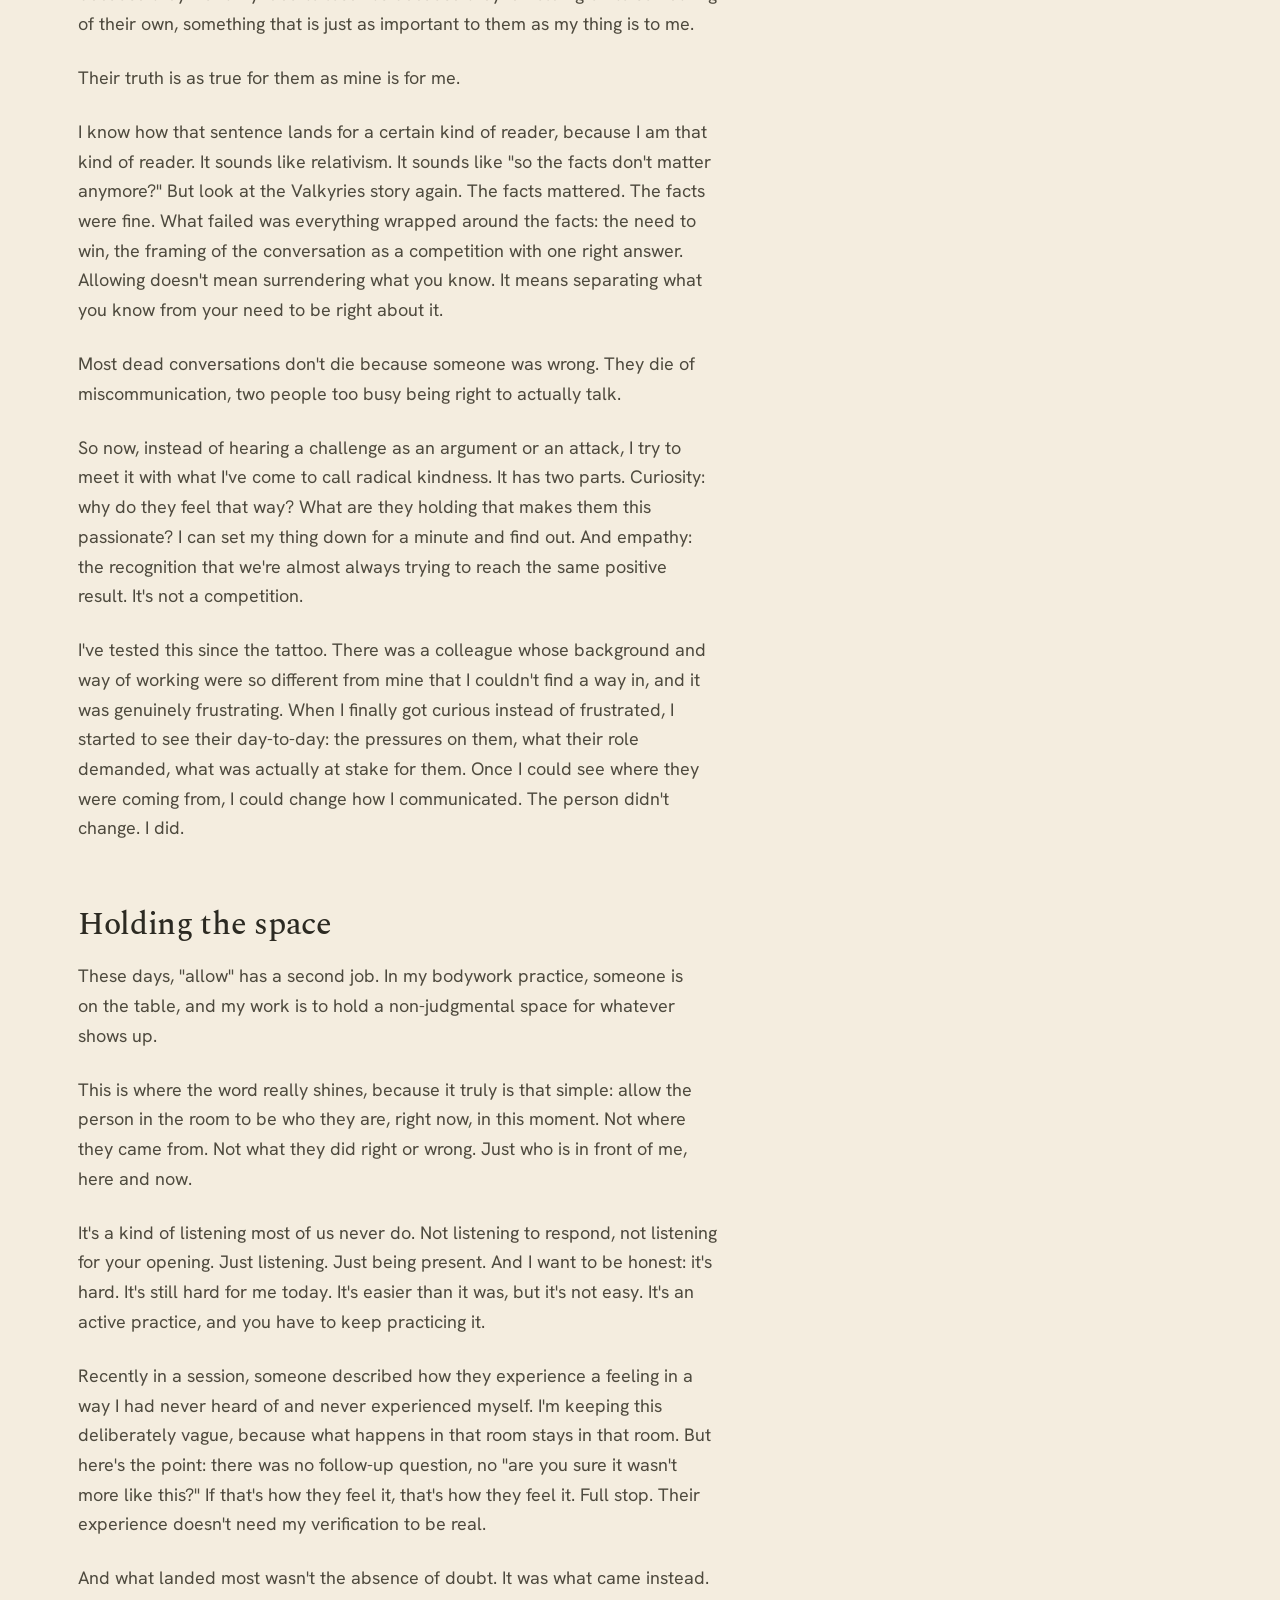
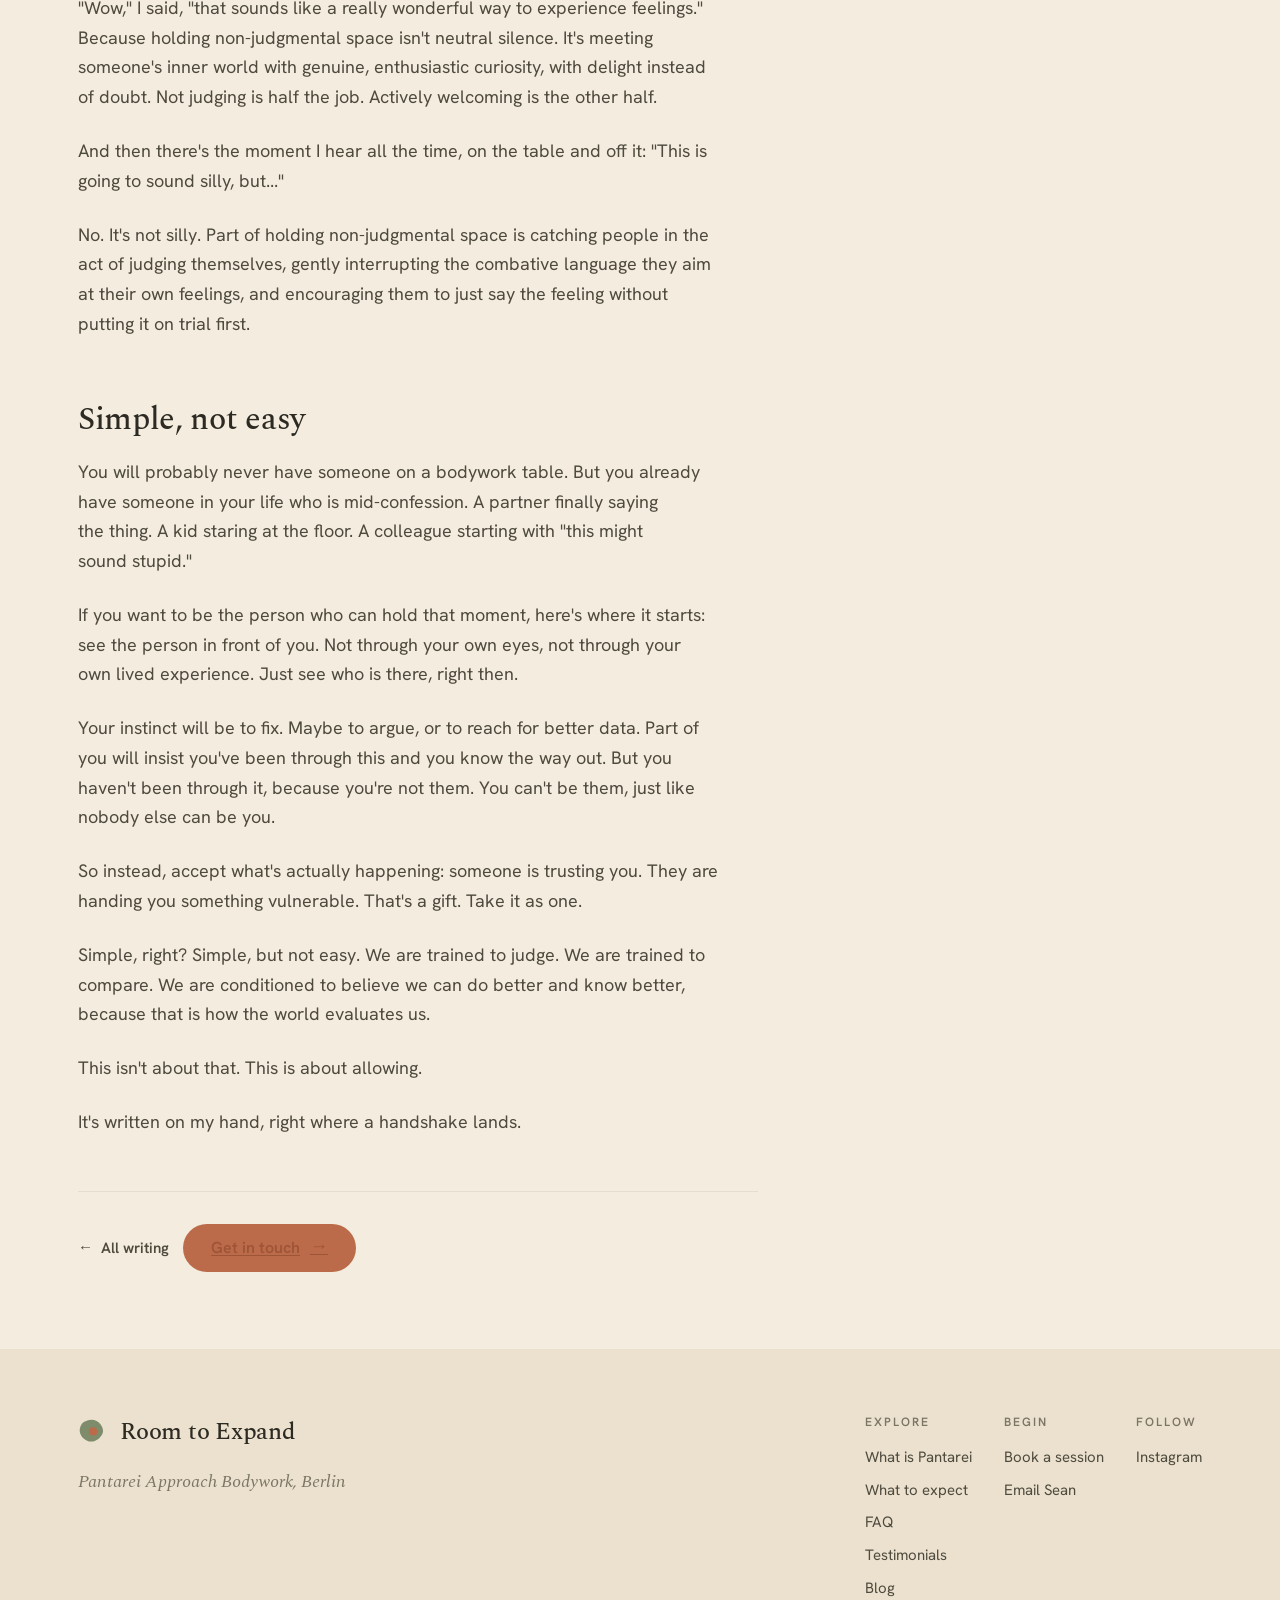
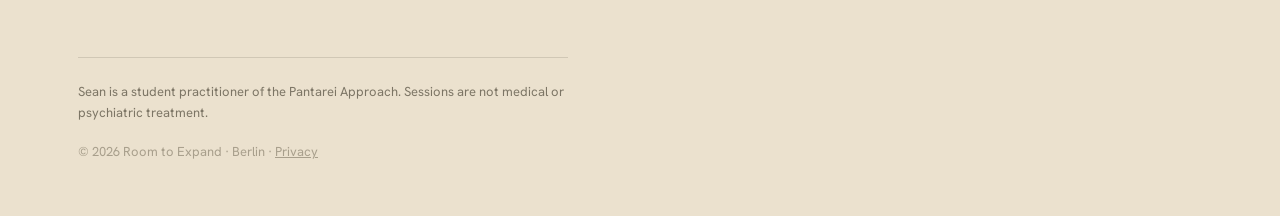
==== commit 0666e3af: "Self-host fonts; remove Google Fonts dependency Downloads Spectral and Hanken Grotesk (latin + latin" ====
--- a/allow.html
+++ b/allow.html
@@ -8,9 +8,7 @@
 <meta property="og:title" content="Allow: Holding Non-Judgmental Space">
 <meta property="og:description" content="A word tattooed on my hand, the games industry, and learning to hold non-judgmental space for whoever is in front of you. Room to Expand, Berlin.">
 <meta property="og:type" content="article">
-<link rel="preconnect" href="https://fonts.googleapis.com">
-<link rel="preconnect" href="https://fonts.gstatic.com" crossorigin>
-<link href="https://fonts.googleapis.com/css2?family=Spectral:ital,wght@0,300;0,400;0,500;0,600;1,300;1,400&family=Hanken+Grotesk:wght@400;500;600;700&display=swap" rel="stylesheet">
+<link rel="stylesheet" href="/fonts/fonts.css">
 
 <script type="application/ld+json">
 {
--- a/fonts/fonts.css
+++ b/fonts/fonts.css
@@ -0,0 +1,180 @@
+/* latin-ext */
+@font-face {
+  font-family: 'Hanken Grotesk';
+  font-style: normal;
+  font-weight: 400;
+  font-display: swap;
+  src: url(/fonts/hanken-grotesk-400-normal-latin-ext.woff2) format('woff2');
+  unicode-range: U+0100-02BA, U+02BD-02C5, U+02C7-02CC, U+02CE-02D7, U+02DD-02FF, U+0304, U+0308, U+0329, U+1D00-1DBF, U+1E00-1E9F, U+1EF2-1EFF, U+2020, U+20A0-20AB, U+20AD-20C0, U+2113, U+2C60-2C7F, U+A720-A7FF;
+}
+/* latin */
+@font-face {
+  font-family: 'Hanken Grotesk';
+  font-style: normal;
+  font-weight: 400;
+  font-display: swap;
+  src: url(/fonts/hanken-grotesk-400-normal-latin.woff2) format('woff2');
+  unicode-range: U+0000-00FF, U+0131, U+0152-0153, U+02BB-02BC, U+02C6, U+02DA, U+02DC, U+0304, U+0308, U+0329, U+2000-206F, U+20AC, U+2122, U+2191, U+2193, U+2212, U+2215, U+FEFF, U+FFFD;
+}
+/* latin-ext */
+@font-face {
+  font-family: 'Hanken Grotesk';
+  font-style: normal;
+  font-weight: 500;
+  font-display: swap;
+  src: url(/fonts/hanken-grotesk-500-normal-latin-ext.woff2) format('woff2');
+  unicode-range: U+0100-02BA, U+02BD-02C5, U+02C7-02CC, U+02CE-02D7, U+02DD-02FF, U+0304, U+0308, U+0329, U+1D00-1DBF, U+1E00-1E9F, U+1EF2-1EFF, U+2020, U+20A0-20AB, U+20AD-20C0, U+2113, U+2C60-2C7F, U+A720-A7FF;
+}
+/* latin */
+@font-face {
+  font-family: 'Hanken Grotesk';
+  font-style: normal;
+  font-weight: 500;
+  font-display: swap;
+  src: url(/fonts/hanken-grotesk-500-normal-latin.woff2) format('woff2');
+  unicode-range: U+0000-00FF, U+0131, U+0152-0153, U+02BB-02BC, U+02C6, U+02DA, U+02DC, U+0304, U+0308, U+0329, U+2000-206F, U+20AC, U+2122, U+2191, U+2193, U+2212, U+2215, U+FEFF, U+FFFD;
+}
+/* latin-ext */
+@font-face {
+  font-family: 'Hanken Grotesk';
+  font-style: normal;
+  font-weight: 600;
+  font-display: swap;
+  src: url(/fonts/hanken-grotesk-600-normal-latin-ext.woff2) format('woff2');
+  unicode-range: U+0100-02BA, U+02BD-02C5, U+02C7-02CC, U+02CE-02D7, U+02DD-02FF, U+0304, U+0308, U+0329, U+1D00-1DBF, U+1E00-1E9F, U+1EF2-1EFF, U+2020, U+20A0-20AB, U+20AD-20C0, U+2113, U+2C60-2C7F, U+A720-A7FF;
+}
+/* latin */
+@font-face {
+  font-family: 'Hanken Grotesk';
+  font-style: normal;
+  font-weight: 600;
+  font-display: swap;
+  src: url(/fonts/hanken-grotesk-600-normal-latin.woff2) format('woff2');
+  unicode-range: U+0000-00FF, U+0131, U+0152-0153, U+02BB-02BC, U+02C6, U+02DA, U+02DC, U+0304, U+0308, U+0329, U+2000-206F, U+20AC, U+2122, U+2191, U+2193, U+2212, U+2215, U+FEFF, U+FFFD;
+}
+/* latin-ext */
+@font-face {
+  font-family: 'Hanken Grotesk';
+  font-style: normal;
+  font-weight: 700;
+  font-display: swap;
+  src: url(/fonts/hanken-grotesk-700-normal-latin-ext.woff2) format('woff2');
+  unicode-range: U+0100-02BA, U+02BD-02C5, U+02C7-02CC, U+02CE-02D7, U+02DD-02FF, U+0304, U+0308, U+0329, U+1D00-1DBF, U+1E00-1E9F, U+1EF2-1EFF, U+2020, U+20A0-20AB, U+20AD-20C0, U+2113, U+2C60-2C7F, U+A720-A7FF;
+}
+/* latin */
+@font-face {
+  font-family: 'Hanken Grotesk';
+  font-style: normal;
+  font-weight: 700;
+  font-display: swap;
+  src: url(/fonts/hanken-grotesk-700-normal-latin.woff2) format('woff2');
+  unicode-range: U+0000-00FF, U+0131, U+0152-0153, U+02BB-02BC, U+02C6, U+02DA, U+02DC, U+0304, U+0308, U+0329, U+2000-206F, U+20AC, U+2122, U+2191, U+2193, U+2212, U+2215, U+FEFF, U+FFFD;
+}
+/* latin-ext */
+@font-face {
+  font-family: 'Spectral';
+  font-style: italic;
+  font-weight: 300;
+  font-display: swap;
+  src: url(/fonts/spectral-300-italic-latin-ext.woff2) format('woff2');
+  unicode-range: U+0100-02BA, U+02BD-02C5, U+02C7-02CC, U+02CE-02D7, U+02DD-02FF, U+0304, U+0308, U+0329, U+1D00-1DBF, U+1E00-1E9F, U+1EF2-1EFF, U+2020, U+20A0-20AB, U+20AD-20C0, U+2113, U+2C60-2C7F, U+A720-A7FF;
+}
+/* latin */
+@font-face {
+  font-family: 'Spectral';
+  font-style: italic;
+  font-weight: 300;
+  font-display: swap;
+  src: url(/fonts/spectral-300-italic-latin.woff2) format('woff2');
+  unicode-range: U+0000-00FF, U+0131, U+0152-0153, U+02BB-02BC, U+02C6, U+02DA, U+02DC, U+0304, U+0308, U+0329, U+2000-206F, U+20AC, U+2122, U+2191, U+2193, U+2212, U+2215, U+FEFF, U+FFFD;
+}
+/* latin-ext */
+@font-face {
+  font-family: 'Spectral';
+  font-style: italic;
+  font-weight: 400;
+  font-display: swap;
+  src: url(/fonts/spectral-400-italic-latin-ext.woff2) format('woff2');
+  unicode-range: U+0100-02BA, U+02BD-02C5, U+02C7-02CC, U+02CE-02D7, U+02DD-02FF, U+0304, U+0308, U+0329, U+1D00-1DBF, U+1E00-1E9F, U+1EF2-1EFF, U+2020, U+20A0-20AB, U+20AD-20C0, U+2113, U+2C60-2C7F, U+A720-A7FF;
+}
+/* latin */
+@font-face {
+  font-family: 'Spectral';
+  font-style: italic;
+  font-weight: 400;
+  font-display: swap;
+  src: url(/fonts/spectral-400-italic-latin.woff2) format('woff2');
+  unicode-range: U+0000-00FF, U+0131, U+0152-0153, U+02BB-02BC, U+02C6, U+02DA, U+02DC, U+0304, U+0308, U+0329, U+2000-206F, U+20AC, U+2122, U+2191, U+2193, U+2212, U+2215, U+FEFF, U+FFFD;
+}
+/* latin-ext */
+@font-face {
+  font-family: 'Spectral';
+  font-style: normal;
+  font-weight: 300;
+  font-display: swap;
+  src: url(/fonts/spectral-300-normal-latin-ext.woff2) format('woff2');
+  unicode-range: U+0100-02BA, U+02BD-02C5, U+02C7-02CC, U+02CE-02D7, U+02DD-02FF, U+0304, U+0308, U+0329, U+1D00-1DBF, U+1E00-1E9F, U+1EF2-1EFF, U+2020, U+20A0-20AB, U+20AD-20C0, U+2113, U+2C60-2C7F, U+A720-A7FF;
+}
+/* latin */
+@font-face {
+  font-family: 'Spectral';
+  font-style: normal;
+  font-weight: 300;
+  font-display: swap;
+  src: url(/fonts/spectral-300-normal-latin.woff2) format('woff2');
+  unicode-range: U+0000-00FF, U+0131, U+0152-0153, U+02BB-02BC, U+02C6, U+02DA, U+02DC, U+0304, U+0308, U+0329, U+2000-206F, U+20AC, U+2122, U+2191, U+2193, U+2212, U+2215, U+FEFF, U+FFFD;
+}
+/* latin-ext */
+@font-face {
+  font-family: 'Spectral';
+  font-style: normal;
+  font-weight: 400;
+  font-display: swap;
+  src: url(/fonts/spectral-400-normal-latin-ext.woff2) format('woff2');
+  unicode-range: U+0100-02BA, U+02BD-02C5, U+02C7-02CC, U+02CE-02D7, U+02DD-02FF, U+0304, U+0308, U+0329, U+1D00-1DBF, U+1E00-1E9F, U+1EF2-1EFF, U+2020, U+20A0-20AB, U+20AD-20C0, U+2113, U+2C60-2C7F, U+A720-A7FF;
+}
+/* latin */
+@font-face {
+  font-family: 'Spectral';
+  font-style: normal;
+  font-weight: 400;
+  font-display: swap;
+  src: url(/fonts/spectral-400-normal-latin.woff2) format('woff2');
+  unicode-range: U+0000-00FF, U+0131, U+0152-0153, U+02BB-02BC, U+02C6, U+02DA, U+02DC, U+0304, U+0308, U+0329, U+2000-206F, U+20AC, U+2122, U+2191, U+2193, U+2212, U+2215, U+FEFF, U+FFFD;
+}
+/* latin-ext */
+@font-face {
+  font-family: 'Spectral';
+  font-style: normal;
+  font-weight: 500;
+  font-display: swap;
+  src: url(/fonts/spectral-500-normal-latin-ext.woff2) format('woff2');
+  unicode-range: U+0100-02BA, U+02BD-02C5, U+02C7-02CC, U+02CE-02D7, U+02DD-02FF, U+0304, U+0308, U+0329, U+1D00-1DBF, U+1E00-1E9F, U+1EF2-1EFF, U+2020, U+20A0-20AB, U+20AD-20C0, U+2113, U+2C60-2C7F, U+A720-A7FF;
+}
+/* latin */
+@font-face {
+  font-family: 'Spectral';
+  font-style: normal;
+  font-weight: 500;
+  font-display: swap;
+  src: url(/fonts/spectral-500-normal-latin.woff2) format('woff2');
+  unicode-range: U+0000-00FF, U+0131, U+0152-0153, U+02BB-02BC, U+02C6, U+02DA, U+02DC, U+0304, U+0308, U+0329, U+2000-206F, U+20AC, U+2122, U+2191, U+2193, U+2212, U+2215, U+FEFF, U+FFFD;
+}
+/* latin-ext */
+@font-face {
+  font-family: 'Spectral';
+  font-style: normal;
+  font-weight: 600;
+  font-display: swap;
+  src: url(/fonts/spectral-600-normal-latin-ext.woff2) format('woff2');
+  unicode-range: U+0100-02BA, U+02BD-02C5, U+02C7-02CC, U+02CE-02D7, U+02DD-02FF, U+0304, U+0308, U+0329, U+1D00-1DBF, U+1E00-1E9F, U+1EF2-1EFF, U+2020, U+20A0-20AB, U+20AD-20C0, U+2113, U+2C60-2C7F, U+A720-A7FF;
+}
+/* latin */
+@font-face {
+  font-family: 'Spectral';
+  font-style: normal;
+  font-weight: 600;
+  font-display: swap;
+  src: url(/fonts/spectral-600-normal-latin.woff2) format('woff2');
+  unicode-range: U+0000-00FF, U+0131, U+0152-0153, U+02BB-02BC, U+02C6, U+02DA, U+02DC, U+0304, U+0308, U+0329, U+2000-206F, U+20AC, U+2122, U+2191, U+2193, U+2212, U+2215, U+FEFF, U+FFFD;
+}
